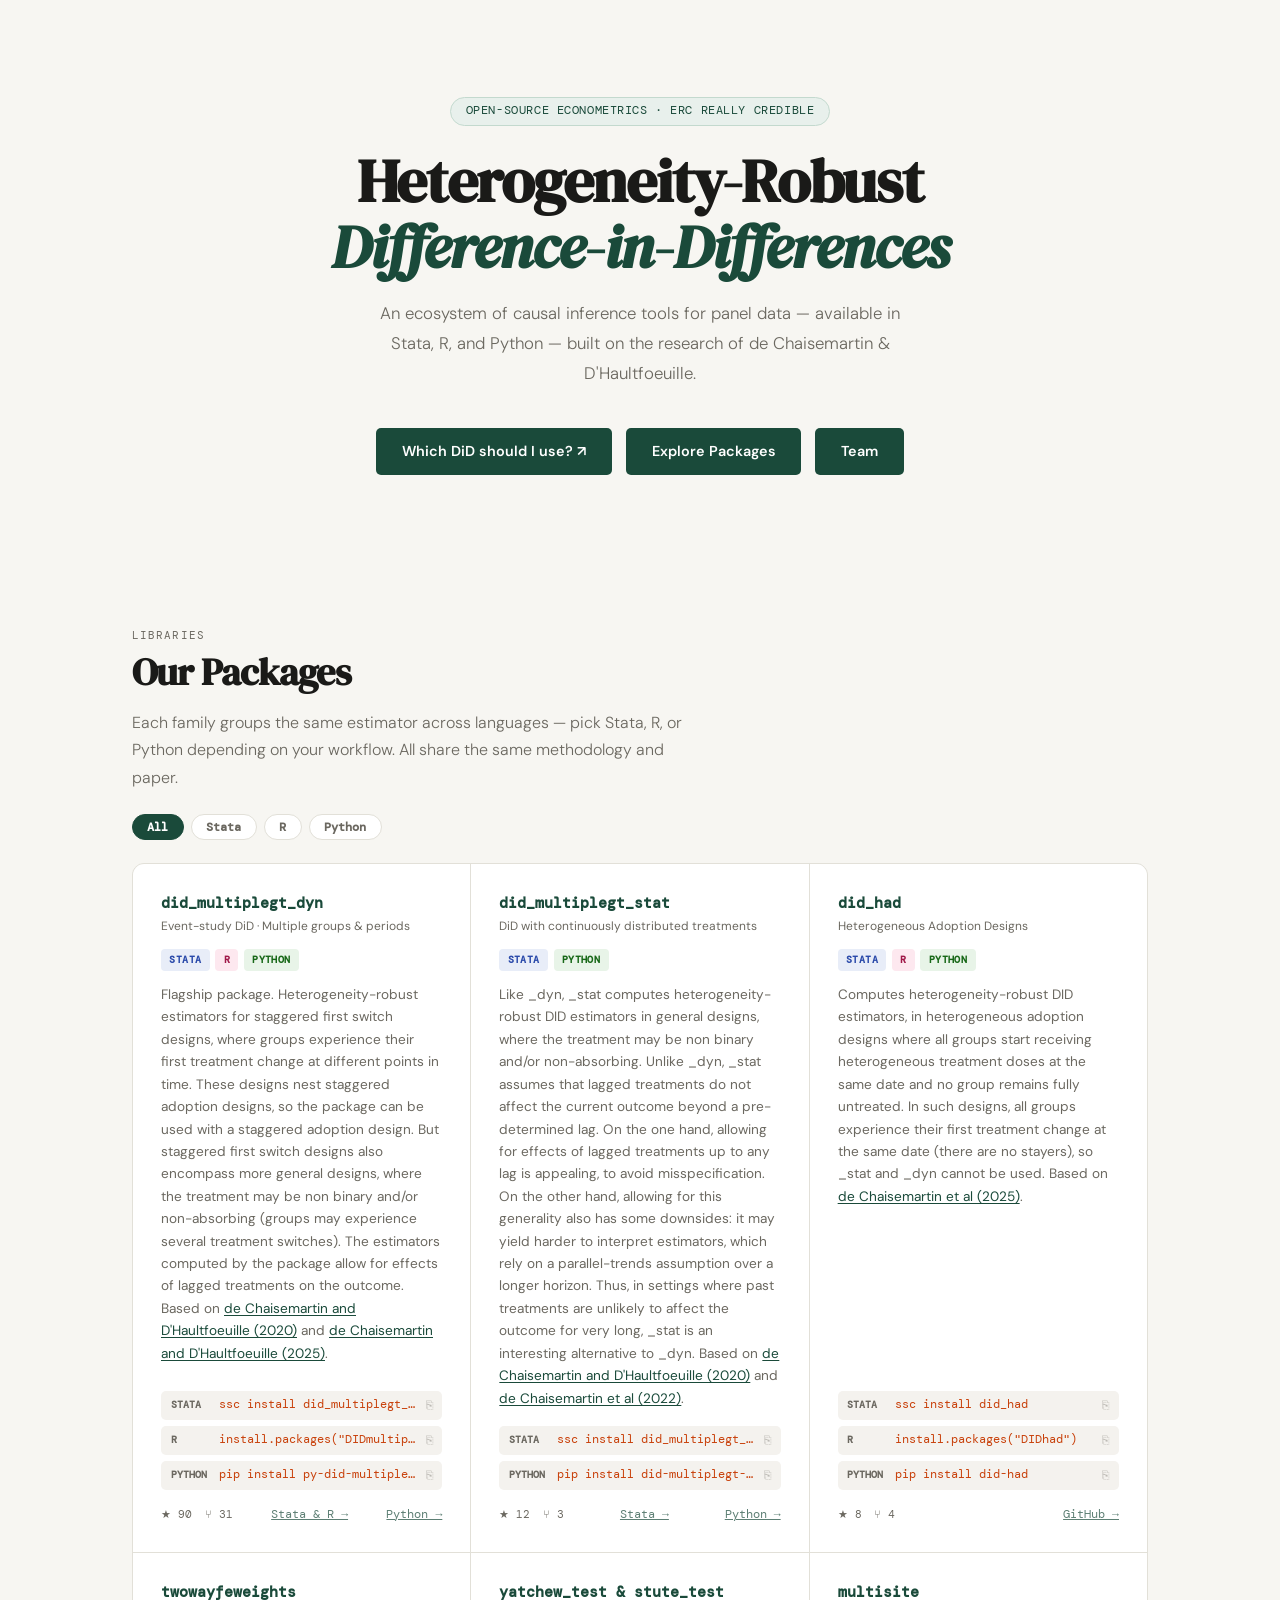
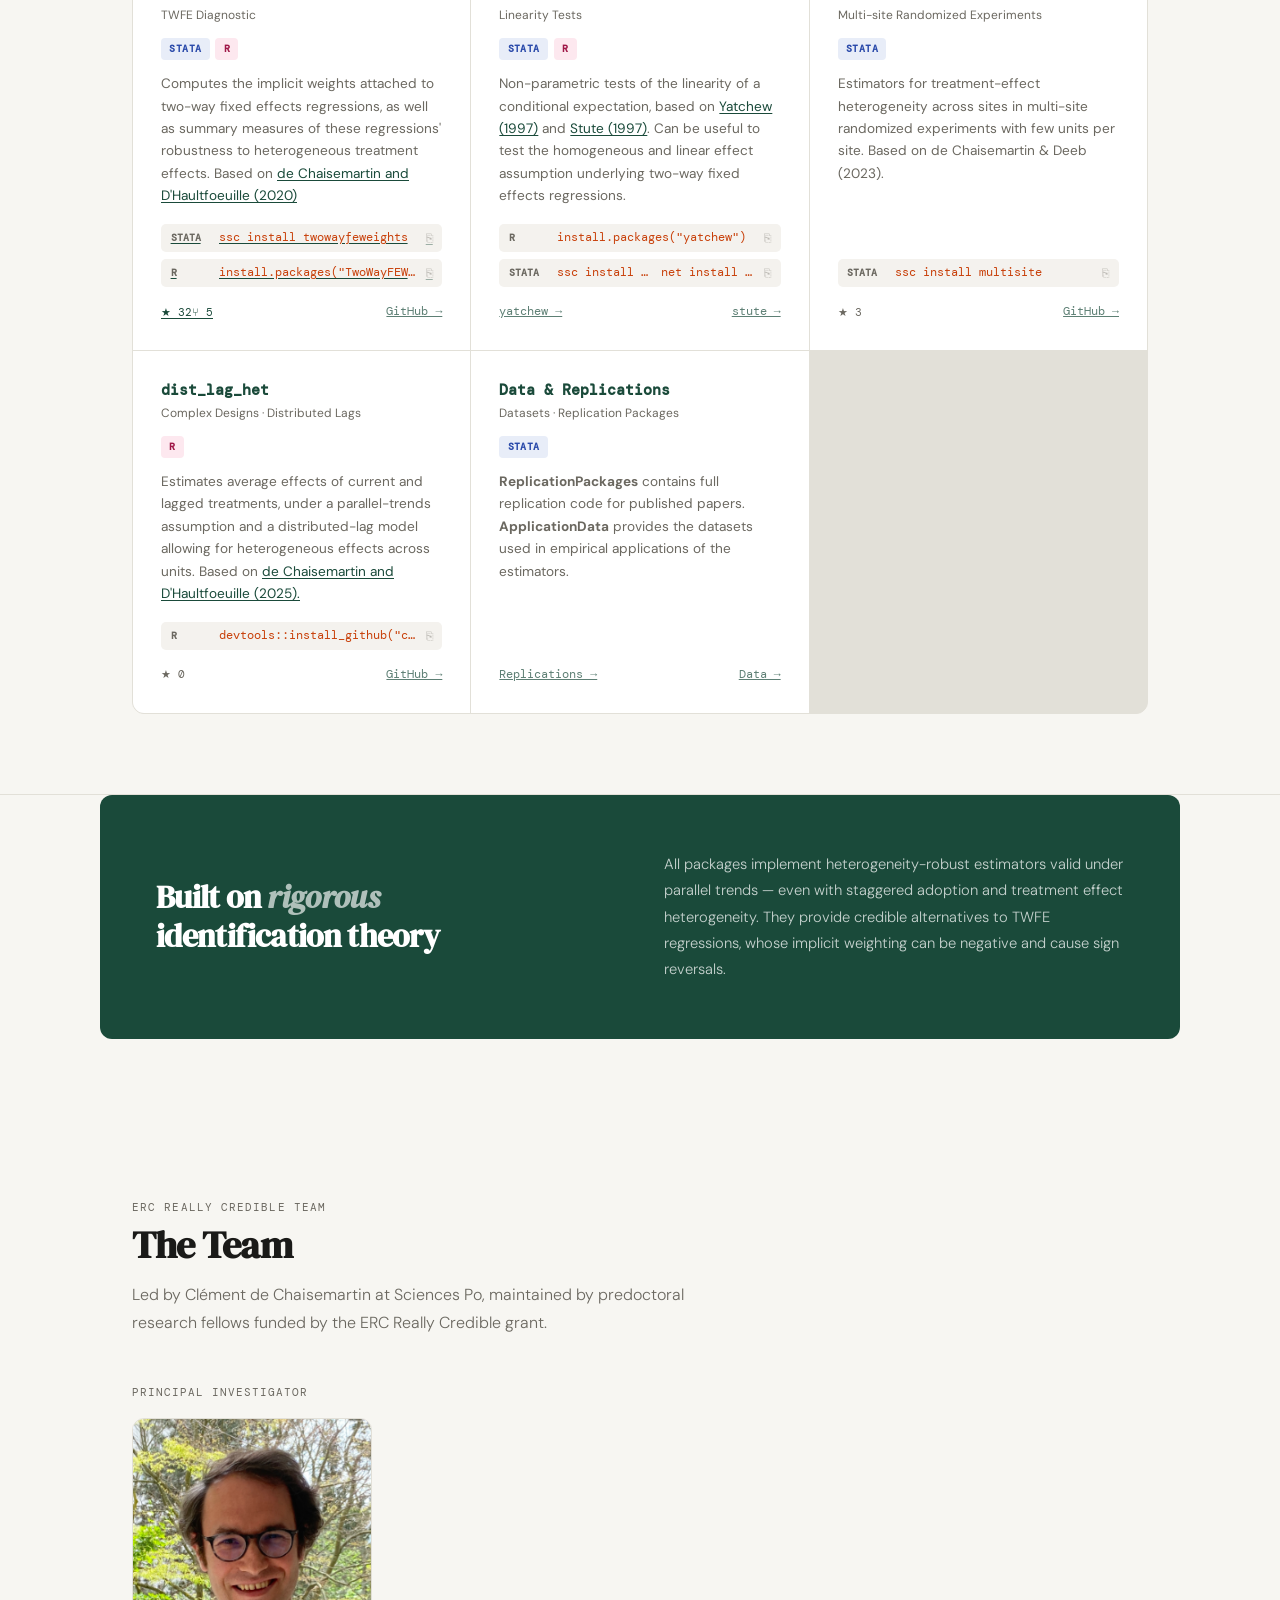
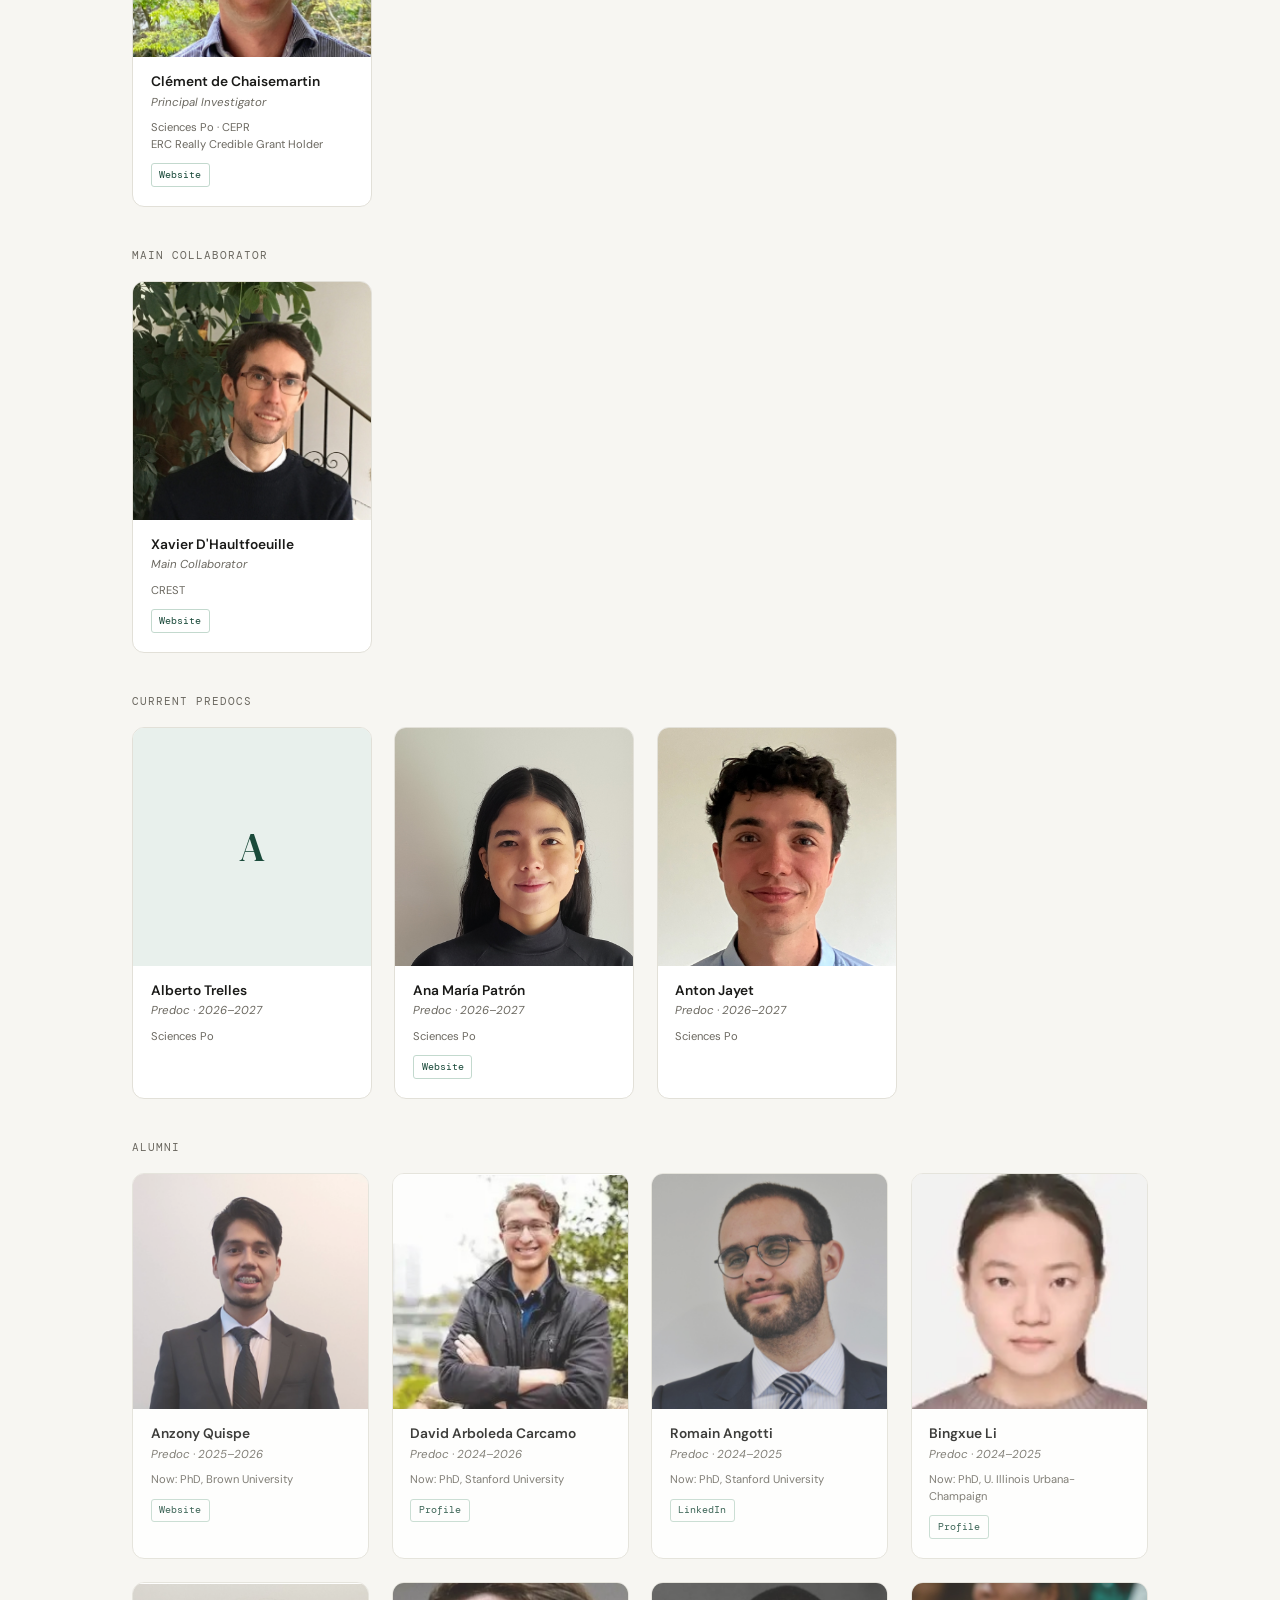
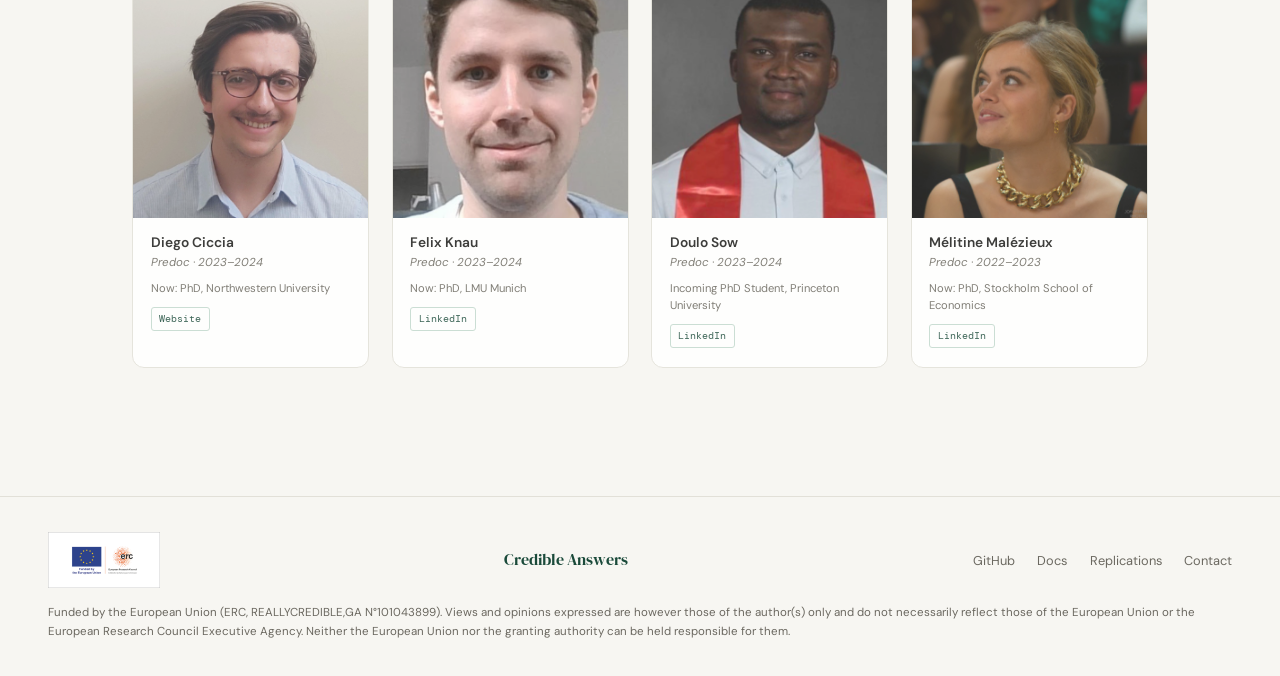
==== index.html @ 037bb8ff "Update index.html" ====
<!DOCTYPE html>
<html lang="en">
<head>
<meta charset="UTF-8"/>
<meta name="viewport" content="width=device-width, initial-scale=1.0"/>
<title>Credible Answers — Heterogeneity-Robust DiD Ecosystem</title>
<link rel="preconnect" href="https://fonts.googleapis.com"/>
<link href="https://fonts.googleapis.com/css2?family=DM+Serif+Display:ital@0;1&family=DM+Mono:wght@400;500&family=DM+Sans:opsz,wght@9..40,300;9..40,400;9..40,500;9..40,600&display=swap" rel="stylesheet"/>
<style>
:root{
  --bg:#f7f6f2;--surface:#fff;--border:#e2e0d8;
  --text:#1a1a18;--muted:#6b6860;
  --accent:#1a4a3a;--accent-light:#e8f0ec;--accent-border:#c3d9ce;
  --accent2:#c8400a;
  --serif:'DM Serif Display',serif;
  --mono:'DM Mono',monospace;
  --sans:'DM Sans',sans-serif;
}
*{box-sizing:border-box;margin:0;padding:0}
html{scroll-behavior:smooth}
body{font-family:var(--sans);background:var(--bg);color:var(--text);font-size:16px;line-height:1.6;-webkit-font-smoothing:antialiased}

/* NAV */
nav{position:sticky;top:0;z-index:200;background:rgba(247,246,242,.93);backdrop-filter:blur(14px);border-bottom:1px solid var(--border);display:flex;align-items:center;justify-content:space-between;padding:0 3rem;height:62px}
.nav-logo{font-family:var(--serif);font-size:1.2rem;color:var(--accent);text-decoration:none}
.nav-links{display:flex;gap:1.6rem;list-style:none;align-items:center}
.nav-links a{text-decoration:none;color:var(--muted);font-size:.875rem;font-weight:500;transition:color .2s}
.nav-links a:hover{color:var(--text)}
.nav-toggle{display:none;border:1px solid var(--accent-border);background:var(--accent-light);color:var(--accent);border-radius:4px;padding:.36rem .65rem;font-family:var(--sans);font-size:.78rem;font-weight:600;cursor:pointer}
.nav-toggle:hover{background:#dce9e2}
.btn-nav{background:var(--accent);color:#fff!important;padding:.38rem .95rem;border-radius:4px;font-size:.8rem!important;font-weight:600!important}
.btn-nav:hover{opacity:.85}
.btn-nav-secondary{color:var(--accent)!important;border:1px solid var(--accent-border);background:var(--accent-light);padding:.34rem .85rem;border-radius:4px;font-size:.8rem!important;font-weight:600!important;white-space:nowrap}
.btn-nav-secondary:hover{background:#dce9e2;color:var(--accent)!important}

/* HERO */
.hero{max-width:860px;margin:0 auto;padding:6rem 2rem 4.5rem;text-align:center;animation:fadeUp .7s ease both}
.eyebrow{display:inline-block;font-family:var(--mono);font-size:.72rem;color:var(--accent);background:var(--accent-light);border:1px solid var(--accent-border);border-radius:100px;padding:.28rem .9rem;margin-bottom:1.4rem;letter-spacing:.05em;text-transform:uppercase}
.hero h1{font-family:var(--serif);font-size:clamp(2.4rem,5vw,3.8rem);line-height:1.08;letter-spacing:-.02em;margin-bottom:1.2rem}
.hero h1 em{font-style:italic;color:var(--accent)}
.hero p{font-size:1.05rem;color:var(--muted);max-width:560px;margin:0 auto 2.5rem;font-weight:300;line-height:1.78}
.hero-actions{display:flex;gap:.9rem;justify-content:center;flex-wrap:wrap}
.btn-primary{background:var(--accent);color:#fff;padding:.72rem 1.6rem;border-radius:5px;text-decoration:none;font-weight:600;font-size:.9rem;transition:opacity .2s,transform .15s}
.btn-primary:hover{opacity:.88;transform:translateY(-1px)}
.btn-secondary{background:transparent;color:var(--text);padding:.72rem 1.6rem;border-radius:5px;border:1px solid var(--border);text-decoration:none;font-weight:500;font-size:.9rem;transition:border-color .2s,background .2s}
.btn-secondary:hover{border-color:var(--text);background:#fff}
.pkg-filter{display:flex;gap:.45rem;flex-wrap:wrap;margin:-1.6rem 0 1.4rem}
.pkg-filter button{font-family:var(--mono);font-size:.72rem;font-weight:600;color:var(--muted);background:var(--surface);border:1px solid var(--border);border-radius:100px;padding:.3rem .9rem;cursor:pointer;transition:all .15s}
.pkg-filter button:hover{border-color:var(--accent);color:var(--accent)}
.pkg-filter button.active{background:var(--accent);border-color:var(--accent);color:#fff}

/* SECTIONS */
section{max-width:1080px;margin:0 auto;padding:5rem 2rem}
.sec-label{font-family:var(--mono);font-size:.68rem;letter-spacing:.1em;text-transform:uppercase;color:var(--muted);margin-bottom:.4rem}
.sec-title{font-family:var(--serif);font-size:clamp(1.7rem,3vw,2.4rem);letter-spacing:-.02em;margin-bottom:.9rem;line-height:1.15}
.sec-sub{color:var(--muted);max-width:580px;font-weight:300;line-height:1.72;margin-bottom:3rem}
hr.divider{border:none;border-top:1px solid var(--border);margin:0}

/* PACKAGES GRID — one card per family */
.pkg-grid{display:grid;grid-template-columns:repeat(auto-fill,minmax(320px,1fr));gap:1px;background:var(--border);border:1px solid var(--border);border-radius:12px;overflow:hidden}

.pkg-card{background:var(--surface);padding:1.75rem;display:flex;flex-direction:column;gap:.8rem;text-decoration:none;color:inherit;transition:background .2s;position:relative}
.pkg-card:hover{background:#fafaf8}

.pkg-name{font-family:var(--mono);font-size:.92rem;font-weight:600;color:var(--accent);margin-bottom:.1rem}

/* Language pills row */
.lang-row{display:flex;gap:.35rem;flex-wrap:wrap;align-items:center}
.lang-pill{font-family:var(--mono);font-size:.62rem;font-weight:700;letter-spacing:.04em;padding:.2rem .52rem;border-radius:4px;text-transform:uppercase;display:flex;align-items:center;gap:.3rem}
.lang-pill.stata{background:#e8edf8;color:#2a4aaa}
.lang-pill.r    {background:#fde8ef;color:#a01848}
.lang-pill.py   {background:#e8f4e8;color:#186818}
.lang-pill.cpp  {background:#f0e8f8;color:#6018a0}

/* Install snippets inside card */
.install-snippets{display:flex;flex-direction:column;gap:.4rem;margin-top:.2rem}
.snippet{display:flex;align-items:center;gap:.5rem;background:#f4f2ee;border-radius:5px;padding:.32rem .6rem;overflow:hidden}
.snippet-lang{font-family:var(--mono);font-size:.62rem;color:var(--muted);font-weight:600;min-width:40px;text-transform:uppercase;flex-shrink:0}
.snippet-cmd{font-family:var(--mono);font-size:.72rem;color:var(--accent2);flex:1;white-space:nowrap;overflow:hidden;text-overflow:ellipsis}
.snippet-copy{cursor:pointer;opacity:.4;font-size:.72rem;border:none;background:none;color:var(--muted);padding:0;transition:opacity .2s;flex-shrink:0}
.snippet-copy:hover{opacity:1}
.snippet:hover .snippet-cmd{overflow:visible;white-space:normal;word-break:break-all}

.pkg-desc{font-size:.85rem;color:var(--muted);line-height:1.65;flex:1}

.pkg-footer{display:flex;gap:.8rem;align-items:center;font-family:var(--mono);font-size:.7rem;color:var(--muted);margin-top:.2rem}
.pkg-gh-link{margin-left:auto;font-family:var(--mono);font-size:.72rem;color:var(--accent);opacity:.7;transition:opacity .2s}
.pkg-card:hover .pkg-gh-link{opacity:1}

/* MISSION */
.mission{background:var(--accent);color:#fff;border-radius:12px;padding:3.5rem;max-width:1080px;margin:0 auto 5rem;display:grid;grid-template-columns:1fr 1fr;gap:3rem;align-items:center}
.mission h2{font-family:var(--serif);font-size:2rem;line-height:1.2;letter-spacing:-.02em}
.mission h2 em{font-style:italic;opacity:.65}
.mission p{font-size:.92rem;opacity:.75;line-height:1.8;font-weight:300}

/* TEAM */
.team-sub-label{font-size:.7rem;font-family:var(--mono);letter-spacing:.09em;text-transform:uppercase;color:var(--muted);margin-bottom:1rem}
.team-grid{display:grid;grid-template-columns:repeat(auto-fill,minmax(190px,1fr));gap:1.4rem;margin-bottom:3rem}
.team-row{display:flex;flex-wrap:wrap;gap:1.4rem;margin-bottom:2.5rem}
.team-row .team-card{flex:0 0 240px;max-width:240px}
@media(max-width:720px){.team-row .team-card{flex:1 1 100%;max-width:none}}
.team-card{background:var(--surface);border:1px solid var(--border);border-radius:12px;overflow:hidden;transition:border-color .2s,transform .2s;cursor:default}
.team-card:hover{border-color:#aaa;transform:translateY(-3px)}
.team-photo{width:100%;aspect-ratio:1/1;object-fit:cover;object-position:top center;display:block;background:#f0eeea}
.team-placeholder{width:100%;aspect-ratio:1/1;display:flex;align-items:center;justify-content:center;background:var(--accent-light);font-family:var(--serif);font-size:2.5rem;color:var(--accent)}
.team-placeholder.alumni{background:#f0eeea;color:#aaa}
.team-body{padding:1rem 1.1rem 1.2rem}
.team-name{font-weight:600;font-size:.86rem;margin-bottom:.15rem;line-height:1.3}
.team-role{font-size:.72rem;color:var(--muted);font-style:italic;margin-bottom:.45rem}
.team-affil{font-size:.7rem;color:var(--muted);line-height:1.5;margin-bottom:.65rem}
.team-links{display:flex;gap:.38rem;flex-wrap:wrap}
.team-link{font-family:var(--mono);font-size:.63rem;color:var(--accent);text-decoration:none;border:1px solid var(--accent-border);padding:.18rem .48rem;border-radius:3px;transition:background .15s}
.team-link:hover{background:var(--accent-light)}

/* ANIMATIONS */
@keyframes fadeUp{from{opacity:0;transform:translateY(18px)}to{opacity:1;transform:translateY(0)}}
.fade-in{opacity:1;transform:none}
@media(max-width:720px){
  nav{padding:.6rem 1.2rem;height:auto;min-height:62px;flex-wrap:wrap}
  .nav-toggle{display:block}
  .nav-links{display:none;flex:1 0 100%;flex-direction:column;align-items:stretch;gap:.25rem;padding:.65rem 0 .25rem}
  .nav-links.open{display:flex}
  .nav-links li{width:100%}
  .nav-links a{display:block;width:100%;padding:.45rem .65rem;border-radius:4px}
  .nav-links a:not(.btn-nav):not(.btn-nav-secondary):hover{background:var(--surface)}
  .btn-nav,.btn-nav-secondary{text-align:center}
  .mission{grid-template-columns:1fr;padding:2rem;margin:0 1rem 3rem}
  .team-grid{grid-template-columns:repeat(auto-fill,minmax(150px,1fr))}
}
@media(max-width:900px){
  .nav-links{gap:.55rem}
}
@media(max-width:480px){
  nav{padding:.6rem .75rem}
  .nav-logo{font-size:1rem}
  .nav-links a{font-size:.72rem}
  .btn-nav,.btn-nav-secondary{font-size:.68rem!important;padding:.3rem .55rem}
}
</style>
</head>
<body>

<!-- HERO -->
<div class="hero">
  <span class="eyebrow">Open-Source Econometrics · ERC Really Credible</span>
  <h1>Heterogeneity-Robust<br/><em>Difference-in-Differences</em></h1>
  <p>An ecosystem of causal inference tools for panel data — available in Stata, R, and Python — built on the research of de&nbsp;Chaisemartin &amp; D'Haultfoeuille.</p>
  <div class="hero-actions">
    <a class="btn-primary" href="https://credible-answers.github.io/Which-Difference-in-Differences-estimator-should-I-use/" target="_blank">Which DiD should I use? ↗</a>
    <a class="btn-primary" href="#packages">Explore Packages</a>
    <a class="btn-primary" href="#team">Team</a>
  </div>
</div>

<!-- PACKAGES -->
<section id="packages" class="fade-in">
  <p class="sec-label">Libraries</p>
  <h2 class="sec-title">Our Packages</h2>
  <p class="sec-sub">Each family groups the same estimator across languages — pick Stata, R, or Python depending on your workflow. All share the same methodology and paper.</p>

  <div class="pkg-filter" role="group" aria-label="Filter packages by language">
    <button type="button" data-filter="all" class="active">All</button>
    <button type="button" data-filter="stata">Stata</button>
    <button type="button" data-filter="r">R</button>
    <button type="button" data-filter="py">Python</button>
  </div>

  <div class="pkg-grid">

    <!-- 1. did_multiplegt_dyn -->
    <div class="pkg-card">
      <div>
        <div class="pkg-name">did_multiplegt_dyn</div>
        <div style="font-size:.75rem;color:var(--muted);margin-top:.1rem">Event-study DiD · Multiple groups &amp; periods</div>
      </div>
      <div class="lang-row">
        <span class="lang-pill stata">Stata</span>
        <span class="lang-pill r">R</span>
        <span class="lang-pill py">Python</span>
      </div>
      <p class="pkg-desc">Flagship package. Heterogeneity-robust estimators for staggered first switch designs, where groups experience their first treatment change at different points in time. These designs nest staggered adoption designs, so the package can be used with a staggered adoption design. But staggered first switch designs also encompass more general designs, where the treatment may be non binary and/or non-absorbing (groups may experience several treatment switches). The estimators computed by the package allow for effects of lagged treatments on the outcome. Based on <a href="https://www.aeaweb.org/articles?id=10.1257/aer.20181169" target="_blank" style="color:var(--accent);text-decoration:underline;text-underline-offset:2px">de Chaisemartin and D'Haultfoeuille (2020)</a> and <a href="https://direct.mit.edu/rest/article-abstract/doi/10.1162/rest_a_01414/119488/Difference-in-Differences-Estimators-of?redirectedFrom=fulltext" target="_blank" style="color:var(--accent);text-decoration:underline;text-underline-offset:2px">de Chaisemartin and D'Haultfoeuille (2025)</a>.</p>
      <div class="install-snippets">
        <div class="snippet">
          <span class="snippet-lang">Stata</span>
          <span class="snippet-cmd">ssc install did_multiplegt_dyn</span>
          <button class="snippet-copy" onclick="copy(this,'ssc install did_multiplegt_dyn')">⎘</button>
        </div>
        <div class="snippet">
          <span class="snippet-lang">R</span>
          <span class="snippet-cmd">install.packages("DIDmultiplegtDYN")</span>
          <button class="snippet-copy" onclick="copy(this,'install.packages(\"DIDmultiplegtDYN\")')">⎘</button>
        </div>
        <div class="snippet">
          <span class="snippet-lang">Python</span>
          <span class="snippet-cmd">pip install py-did-multiplegt-dyn</span>
          <button class="snippet-copy" onclick="copy(this,'pip install py-did-multiplegt-dyn')">⎘</button>
        </div>
      </div>
      <div class="pkg-footer" data-github-repo="Credible-Answers/did_multiplegt_dyn">
        <span data-github-metric="stars">★ 90</span><span data-github-metric="forks">⑂ 31</span>
        <a class="pkg-gh-link" href="https://github.com/Credible-Answers/did_multiplegt_dyn" target="_blank" style="margin-left:auto">Stata &amp; R →</a>
        <a class="pkg-gh-link" href="https://github.com/Credible-Answers/py_did_multiplegt_dyn" target="_blank">Python →</a>
      </div>
    </div>

    <!-- 2. did_multiplegt_stat -->
    <div class="pkg-card">
      <div>
        <div class="pkg-name">did_multiplegt_stat</div>
        <div style="font-size:.75rem;color:var(--muted);margin-top:.1rem">DiD with continuously distributed treatments</div>
      </div>
      <div class="lang-row">
        <span class="lang-pill stata">Stata</span>
        <span class="lang-pill py">Python</span>
      </div>
      <p class="pkg-desc">Like _dyn, _stat computes heterogeneity-robust DID estimators in general designs, where the treatment may be non binary and/or non-absorbing. Unlike _dyn, _stat assumes that lagged treatments do not affect the current outcome beyond a pre-determined lag. On the one hand, allowing for effects of lagged treatments up to any lag is appealing, to avoid misspecification. On the other hand, allowing for this generality also has some downsides: it may yield harder to interpret estimators, which rely on a parallel-trends assumption over a longer horizon. Thus, in settings where past treatments are unlikely to affect the outcome for very long, _stat is an interesting alternative to _dyn. Based on <a href="https://www.aeaweb.org/articles?id=10.1257/aer.20181169" target="_blank" style="color:var(--accent);text-decoration:underline;text-underline-offset:2px">de Chaisemartin and D'Haultfoeuille (2020)</a> and <a href="https://papers.ssrn.com/sol3/papers.cfm?abstract_id=4011782" target="_blank" style="color:var(--accent);text-decoration:underline;text-underline-offset:2px">de Chaisemartin et al (2022)</a>.</p>
      <div class="install-snippets">
        <div class="snippet">
          <span class="snippet-lang">Stata</span>
          <span class="snippet-cmd">ssc install did_multiplegt_stat</span>
          <button class="snippet-copy" onclick="copy(this,'ssc install did_multiplegt_stat')">⎘</button>
        </div>
        <div class="snippet">
          <span class="snippet-lang">Python</span>
          <span class="snippet-cmd">pip install did-multiplegt-stat</span>
          <button class="snippet-copy" onclick="copy(this,'pip install did-multiplegt-stat')">⎘</button>
        </div>
      </div>
      <div class="pkg-footer" data-github-repo="Credible-Answers/did_multiplegt_stat">
        <span data-github-metric="stars">★ 12</span><span data-github-metric="forks">⑂ 3</span>
        <a class="pkg-gh-link" href="https://github.com/Credible-Answers/did_multiplegt_stat" target="_blank">Stata →</a>
        <a class="pkg-gh-link" href="https://pypi.org/project/did-multiplegt-stat/" target="_blank">Python →</a>
      </div>
    </div>

    <!-- 3. did_had -->
    <div class="pkg-card">
      <div>
        <div class="pkg-name">did_had</div>
        <div style="font-size:.75rem;color:var(--muted);margin-top:.1rem">Heterogeneous Adoption Designs</div>
      </div>
      <div class="lang-row">
        <span class="lang-pill stata">Stata</span>
        <span class="lang-pill r">R</span>
        <span class="lang-pill py">Python</span>
      </div>
      <p class="pkg-desc">Computes heterogeneity-robust DID estimators, in heterogeneous adoption designs where all groups start receiving heterogeneous treatment doses at the same date and no group remains fully untreated. In such designs, all groups experience their first treatment change at the same date (there are no stayers), so _stat and _dyn cannot be used. Based on <a href="https://papers.ssrn.com/sol3/papers.cfm?abstract_id=4284811" target="_blank" style="color:var(--accent);text-decoration:underline;text-underline-offset:2px">de Chaisemartin et al (2025)</a>.</p>
      <div class="install-snippets">
        <div class="snippet">
          <span class="snippet-lang">Stata</span>
          <span class="snippet-cmd">ssc install did_had</span>
          <button class="snippet-copy" onclick="copy(this,'ssc install did_had')">⎘</button>
        </div>
        <div class="snippet">
          <span class="snippet-lang">R</span>
          <span class="snippet-cmd">install.packages("DIDhad")</span>
          <button class="snippet-copy" onclick="copy(this,'install.packages(\"DIDhad\")')">⎘</button>
        </div>
        <div class="snippet">
          <span class="snippet-lang">Python</span>
          <span class="snippet-cmd">pip install did-had</span>
          <button class="snippet-copy" onclick="copy(this,'pip install did-had')">⎘</button>
        </div>
      </div>
      <div class="pkg-footer" data-github-repo="Credible-Answers/did_had">
        <span data-github-metric="stars">★ 8</span><span data-github-metric="forks">⑂ 4</span>
        <a class="pkg-gh-link" href="https://github.com/Credible-Answers/did_had" target="_blank">GitHub →</a>
      </div>
    </div>

    <!-- 4. twowayfeweights -->
    <div class="pkg-card">
      <div>
        <div class="pkg-name">twowayfeweights</div>
        <div style="font-size:.75rem;color:var(--muted);margin-top:.1rem">TWFE Diagnostic</div>
      </div>
      <div class="lang-row">
        <span class="lang-pill stata">Stata</span>
        <span class="lang-pill r">R</span>
      </div>
      <p class="pkg-desc">Computes the implicit weights attached to two-way fixed effects regressions, as well as summary measures of these regressions' robustness to heterogeneous treatment effects. Based on <a href="https://www.aeaweb.org/articles?id=10.1257/aer.20181169" target="_blank" style="color:var(--accent);text-decoration:underline;text-underline-offset:2px">de Chaisemartin and D'Haultfoeuille (2020)</p>
      <div class="install-snippets">
        <div class="snippet">
          <span class="snippet-lang">Stata</span>
          <span class="snippet-cmd">ssc install twowayfeweights</span>
          <button class="snippet-copy" onclick="copy(this,'ssc install twowayfeweights')">⎘</button>
        </div>
        <div class="snippet">
          <span class="snippet-lang">R</span>
          <span class="snippet-cmd">install.packages("TwoWayFEWeights")</span>
          <button class="snippet-copy" onclick="copy(this,'install.packages(\"TwoWayFEWeights\")')">⎘</button>
        </div>
      </div>
      <div class="pkg-footer" data-github-repo="Credible-Answers/twowayfeweights">
        <span data-github-metric="stars">★ 32</span><span data-github-metric="forks">⑂ 5</span>
        <a class="pkg-gh-link" href="https://github.com/Credible-Answers/twowayfeweights" target="_blank">GitHub →</a>
      </div>
    </div>

    <!-- 5. Linearity tests -->
    <div class="pkg-card">
      <div>
        <div class="pkg-name">yatchew_test &amp; stute_test</div>
        <div style="font-size:.75rem;color:var(--muted);margin-top:.1rem">Linearity Tests</div>
      </div>
      <div class="lang-row">
        <span class="lang-pill stata">Stata</span>
        <span class="lang-pill r">R</span>
      </div>
      <p class="pkg-desc">Non-parametric tests of the linearity of a conditional expectation, based on <a href="https://www.sciencedirect.com/science/article/abs/pii/S0165176597002188" target="_blank" style="color:var(--accent);text-decoration:underline;text-underline-offset:2px">Yatchew (1997)</a> and <a href="https://www.jstor.org/stable/2242560" target="_blank" style="color:var(--accent);text-decoration:underline;text-underline-offset:2px">Stute (1997)</a>. Can be useful to test the homogeneous and linear effect assumption underlying two-way fixed effects regressions.</p>
      <div class="install-snippets">
        <div class="snippet">
          <span class="snippet-lang">R</span>
          <span class="snippet-cmd">install.packages("yatchew")</span>
          <button class="snippet-copy" onclick="copy(this,'install.packages(\"YatchewTest\")')">⎘</button>
        </div>
        <div class="snippet">
          <span class="snippet-lang">Stata</span>
          <span class="snippet-cmd" style="display:block">ssc install yatchew_test, replace</span>
          <span class="snippet-cmd" style="display:block">net install stute_test, from("https://raw.githubusercontent.com/chaisemartinPackages/stute_test/main/Stata/dist/git") replace</span>
          <button class="snippet-copy" onclick="copy(this, 'ssc install yatchew_test, replace\nnet install stute_test, from(\'https://raw.githubusercontent.com/chaisemartinPackages/stute_test/main/Stata/dist/git\') replace')">⎘</button>
        </div>
      </div>
      <div class="pkg-footer">
        <a class="pkg-gh-link" href="https://github.com/Credible-Answers/yatchew_test" target="_blank" style="margin-left:0">yatchew →</a>
        <a class="pkg-gh-link" href="https://github.com/Credible-Answers/stute_test" target="_blank">stute →</a>
      </div>
    </div>

    <!-- 6. multisite -->
    <div class="pkg-card">
      <div>
        <div class="pkg-name">multisite</div>
        <div style="font-size:.75rem;color:var(--muted);margin-top:.1rem">Multi-site Randomized Experiments</div>
      </div>
      <div class="lang-row">
        <span class="lang-pill stata">Stata</span>
      </div>
      <p class="pkg-desc">Estimators for treatment-effect heterogeneity across sites in multi-site randomized experiments with few units per site. Based on de Chaisemartin &amp; Deeb (2023).</p>
      <div class="install-snippets">
        <div class="snippet">
          <span class="snippet-lang">Stata</span>
          <span class="snippet-cmd">ssc install multisite</span>
          <button class="snippet-copy" onclick="copy(this,'ssc install multisite')">⎘</button>
        </div>
      </div>
      <div class="pkg-footer" data-github-repo="Credible-Answers/multisite">
        <span data-github-metric="stars">★ 3</span>
        <a class="pkg-gh-link" href="https://github.com/Credible-Answers/multisite" target="_blank">GitHub →</a>
      </div>
    </div>

    <!-- 7. dist_lag_het -->
    <div class="pkg-card">
      <div>
        <div class="pkg-name">dist_lag_het</div>
        <div style="font-size:.75rem;color:var(--muted);margin-top:.1rem">Complex Designs · Distributed Lags</div>
      </div>
      <div class="lang-row">
        <span class="lang-pill r">R</span>
      </div>
      <p class="pkg-desc">Estimates average effects of current and lagged treatments, under a parallel-trends assumption and a distributed-lag model allowing for heterogeneous effects across units. Based on <a href="https://arxiv.org/abs/2508.07808" target="_blank" style="color:var(--accent);text-decoration:underline;text-underline-offset:2px">de Chaisemartin and D'Haultfoeuille (2025).</a></p>
      <div class="install-snippets">
        <div class="snippet">
          <span class="snippet-lang">R</span>
          <span class="snippet-cmd">devtools::install_github("chaisemartinpackages/dist_lag_het")</span>
          <button class="snippet-copy" onclick="copy(this,'devtools::install_github('chaisemartinpackages/dist_lag_het')')">⎘</button>
        </div>
      </div>
      <div class="pkg-footer" data-github-repo="Credible-Answers/dist_lag_het">
        <span data-github-metric="stars">★ 0</span>
        <a class="pkg-gh-link" href="https://github.com/Credible-Answers/dist_lag_het" target="_blank">GitHub →</a>
      </div>
    </div>

    <!-- 8. Data & Replications -->
    <div class="pkg-card">
      <div>
        <div class="pkg-name">Data &amp; Replications</div>
        <div style="font-size:.75rem;color:var(--muted);margin-top:.1rem">Datasets · Replication Packages</div>
      </div>
      <div class="lang-row">
        <span class="lang-pill stata">Stata</span>
      </div>
      <p class="pkg-desc"><strong>ReplicationPackages</strong> contains full replication code for published papers. <strong>ApplicationData</strong> provides the datasets used in empirical applications of the estimators.</p>
      <div class="pkg-footer">
        <a class="pkg-gh-link" href="https://github.com/Credible-Answers/ReplicationPackages" target="_blank" style="margin-left:0">Replications →</a>
        <a class="pkg-gh-link" href="https://github.com/Credible-Answers/ApplicationData" target="_blank">Data →</a>
      </div>
    </div>

  </div>
</section>

<hr class="divider"/>

<!-- MISSION -->
<div class="mission fade-in">
  <div><h2>Built on <em>rigorous</em><br/>identification theory</h2></div>
  <div><p>All packages implement heterogeneity-robust estimators valid under parallel trends — even with staggered adoption and treatment effect heterogeneity. They provide credible alternatives to TWFE regressions, whose implicit weighting can be negative and cause sign reversals.</p></div>
</div>

<!-- TEAM -->
<section id="team" class="fade-in">
  <p class="sec-label">ERC Really Credible Team</p>
  <h2 class="sec-title">The Team</h2>
  <p class="sec-sub">Led by Clément de Chaisemartin at Sciences Po, maintained by predoctoral research fellows funded by the ERC Really Credible grant.</p>

  <p class="team-sub-label">Principal Investigator</p>
  <div class="team-row">
    <div class="team-card">
      <img class="team-photo" src="figures/Clément.png" alt="Clément de Chaisemartin"
        onerror="this.style.display='none';this.nextElementSibling.style.display='flex'"/>
      <div class="team-placeholder" style="display:none">C</div>
      <div class="team-body">
        <div class="team-name">Clément de Chaisemartin</div>
        <div class="team-role">Principal Investigator</div>
        <div class="team-affil">Sciences Po · CEPR<br/>ERC Really Credible Grant Holder</div>
        <div class="team-links">
          <a class="team-link" href="https://sites.google.com/site/clementdechaisemartin/" target="_blank">Website</a>
        </div>
      </div>
    </div>
  </div>

  <p class="team-sub-label">Main Collaborator</p>
  <div class="team-row">
    <div class="team-card">
      <img class="team-photo" src="figures/photo-X-scaled (1).jpg" alt="Xavier D'Haultfoeuille"
        onerror="this.style.display='none';this.nextElementSibling.style.display='flex'"/>
      <div class="team-placeholder" style="display:none">X</div>
      <div class="team-body">
        <div class="team-name">Xavier D'Haultfoeuille</div>
        <div class="team-role">Main Collaborator</div>
        <div class="team-affil">CREST</div>
        <div class="team-links">
          <a class="team-link" href="https://faculty.crest.fr/xdhaultfoeuille/" target="_blank">Website</a>
        </div>
      </div>
    </div>
  </div>

  <p class="team-sub-label">Current Predocs</p>
  <div class="team-row">
    <div class="team-card">
      <img class="team-photo" src="figures/alberto.png" alt="Alberto Trelles"
        onerror="this.style.display='none';this.nextElementSibling.style.display='flex'"/>
      <div class="team-placeholder" style="display:none">A</div>
      <div class="team-body">
        <div class="team-name">Alberto Trelles</div>
        <div class="team-role">Predoc · 2026–2027</div>
        <div class="team-affil">Sciences Po</div>
        <div class="team-links"></div>
      </div>
    </div>
    <div class="team-card">
      <img class="team-photo" src="figures/Ana.jpg" alt="Ana María Patrón"
        onerror="this.style.display='none';this.nextElementSibling.style.display='flex'"/>
      <div class="team-placeholder" style="display:none">A</div>
      <div class="team-body">
        <div class="team-name">Ana María Patrón</div>
        <div class="team-role">Predoc · 2026–2027</div>
        <div class="team-affil">Sciences Po</div>
        <div class="team-links"><a class="team-link" href="https://anamariapatron.github.io/" target="_blank">Website</a></div>
      </div>
    </div>
    <div class="team-card">
      <img class="team-photo" src="figures/Anton.JPG" alt="Anton Jayet"
        onerror="this.style.display='none';this.nextElementSibling.style.display='flex'"/>
      <div class="team-placeholder" style="display:none">A</div>
      <div class="team-body">
        <div class="team-name">Anton Jayet</div>
        <div class="team-role">Predoc · 2026–2027</div>
        <div class="team-affil">Sciences Po</div>
        <div class="team-links"></div>
      </div>
    </div>
  </div>

  <p class="team-sub-label">Alumni</p>
  <div class="team-grid">

    <div class="team-card" style="opacity:.84">
      <img class="team-photo" src="figures/anzony.png" alt="Anzony Quispe"
        onerror="this.style.display='none';this.nextElementSibling.style.display='flex'"/>
      <div class="team-placeholder alumni" style="display:none">A</div>
      <div class="team-body">
        <div class="team-name">Anzony Quispe</div>
        <div class="team-role">Predoc · 2025–2026</div>
        <div class="team-affil">Now: PhD, Brown University</div>
        <div class="team-links"><a class="team-link" href="https://anzonyquispe.github.io/scientific/science.html" target="_blank">Website</a></div>
      </div>
    </div>

    <div class="team-card" style="opacity:.84">
      <img class="team-photo" src="figures/David.png" alt="David Arboleda Carcamo"
        onerror="this.style.display='none';this.nextElementSibling.style.display='flex'"/>
      <div class="team-placeholder alumni" style="display:none">D</div>
      <div class="team-body">
        <div class="team-name">David Arboleda Carcamo</div>
        <div class="team-role">Predoc · 2024–2026</div>
        <div class="team-affil">Now: PhD, Stanford University</div>
        <div class="team-links"><a class="team-link" href="https://www.sciencespo.fr/department-economics/people/postdocs-and-research-fellows/" target="_blank">Profile</a></div>
      </div>
    </div>

    <div class="team-card" style="opacity:.84">
      <img class="team-photo" src="figures/romain.png" alt="Romain Angotti"
        onerror="this.style.display='none';this.nextElementSibling.style.display='flex'"/>
      <div class="team-placeholder alumni" style="display:none">R</div>
      <div class="team-body">
        <div class="team-name">Romain Angotti</div>
        <div class="team-role">Predoc · 2024–2025</div>
        <div class="team-affil">Now: PhD, Stanford University</div>
        <div class="team-links"><a class="team-link" href="https://www.linkedin.com/in/romain-angotti-53787817b/" target="_blank">LinkedIn</a></div>
      </div>
    </div>

    <div class="team-card" style="opacity:.84">
      <img class="team-photo" src="figures/Bingxue.png" alt="Bingxue Li"
        onerror="this.style.display='none';this.nextElementSibling.style.display='flex'"/>
      <div class="team-placeholder alumni" style="display:none">B</div>
      <div class="team-body">
        <div class="team-name">Bingxue Li</div>
        <div class="team-role">Predoc · 2024–2025</div>
        <div class="team-affil">Now: PhD, U. Illinois Urbana-Champaign</div>
        <div class="team-links"><a class="team-link" href="https://economics.illinois.edu/profile/bingxue5" target="_blank">Profile</a></div>
      </div>
    </div>

    <div class="team-card" style="opacity:.84">
      <img class="team-photo" src="figures/diego.png" alt="Diego Ciccia"
        onerror="this.style.display='none';this.nextElementSibling.style.display='flex'"/>
      <div class="team-placeholder alumni" style="display:none">D</div>
      <div class="team-body">
        <div class="team-name">Diego Ciccia</div>
        <div class="team-role">Predoc · 2023–2024</div>
        <div class="team-affil">Now: PhD, Northwestern University</div>
        <div class="team-links"><a class="team-link" href="https://diegociccia.github.io/index.html" target="_blank">Website</a></div>
      </div>
    </div>

    <div class="team-card" style="opacity:.84">
      <img class="team-photo" src="figures/felix.png" alt="Felix Knau"
        onerror="this.style.display='none';this.nextElementSibling.style.display='flex'"/>
      <div class="team-placeholder alumni" style="display:none">F</div>
      <div class="team-body">
        <div class="team-name">Felix Knau</div>
        <div class="team-role">Predoc · 2023–2024</div>
        <div class="team-affil">Now: PhD, LMU Munich</div>
        <div class="team-links"><a class="team-link" href="https://www.linkedin.com/in/felix-knau-51890726b/" target="_blank">LinkedIn</a></div>
      </div>
    </div>

    <div class="team-card" style="opacity:.84">
      <img class="team-photo" src="figures/doulo.png" alt="Doulo Sow"
        onerror="this.style.display='none';this.nextElementSibling.style.display='flex'"/>
      <div class="team-placeholder alumni" style="display:none">D</div>
      <div class="team-body">
        <div class="team-name">Doulo Sow</div>
        <div class="team-role">Predoc · 2023–2024</div>
        <div class="team-affil">Incoming PhD Student, Princeton University</div>
        <div class="team-links"><a class="team-link" href="https://www.linkedin.com/in/doulosow/" target="_blank">LinkedIn</a></div>
      </div>
    </div>

    <div class="team-card" style="opacity:.84">
      <img class="team-photo" src="figures/mélitine.png" alt="Mélitine Malézieux"
        onerror="this.style.display='none';this.nextElementSibling.style.display='flex'"/>
      <div class="team-placeholder alumni" style="display:none">M</div>
      <div class="team-body">
        <div class="team-name">Mélitine Malézieux</div>
        <div class="team-role">Predoc · 2022–2023</div>
        <div class="team-affil">Now: PhD, Stockholm School of Economics</div>
        <div class="team-links"><a class="team-link" href="https://www.linkedin.com/in/m%C3%A9litine-mal%C3%A9zieux-2831ba206/" target="_blank">LinkedIn</a></div>
      </div>
    </div>

  </div>
</section>

<!-- FOOTER -->
<footer style="border-top:1px solid var(--border);padding:2.2rem 3rem;display:flex;justify-content:space-between;align-items:center;flex-wrap:wrap;gap:1rem">
  <img src="figures/HE logo.png" alt="Funded by the European Union" style="height:56px;width:auto;flex-shrink:0"/>
  <span style="font-family:var(--serif);font-size:1rem;color:var(--accent)">Credible Answers</span>
  <ul style="display:flex;gap:1.4rem;list-style:none">
    <li><a href="https://github.com/Credible-Answers" target="_blank" style="text-decoration:none;font-size:.8rem;color:var(--muted)">GitHub</a></li>
    <li><a href="https://github.com/Credible-Answers/did_multiplegt_dyn" target="_blank" style="text-decoration:none;font-size:.8rem;color:var(--muted)">Docs</a></li>
    <li><a href="https://github.com/Credible-Answers/ReplicationPackages" target="_blank" style="text-decoration:none;font-size:.8rem;color:var(--muted)">Replications</a></li>
    <li><a href="/cdn-cgi/l/email-protection#b4d7dcd5ddc7d1d9d5c6c0ddda9ac4d5d7dfd5d3d1c7f4d3d9d5ddd89ad7dbd9" style="text-decoration:none;font-size:.8rem;color:var(--muted)">Contact</a></li>
  </ul>
  <span style="font-size:.72rem;color:var(--muted);flex-basis:100%">Funded by the European Union (ERC, REALLYCREDIBLE,GA N°101043899). Views and opinions expressed are however those of the author(s) only and do not necessarily reflect those of the European Union or the European Research Council Executive Agency. Neither the European Union nor the granting authority can be held responsible for them.</span>
</footer>

<script data-cfasync="false" src="/cdn-cgi/scripts/5c5dd728/cloudflare-static/email-decode.min.js"></script><script>
async function updateGitHubMetrics() {
  const footers = document.querySelectorAll('[data-github-repo]');

  await Promise.all([...footers].map(async footer => {
    try {
      const repo = footer.dataset.githubRepo;
      const response = await fetch(`https://api.github.com/repos/${repo}`, {
        headers: { Accept: 'application/vnd.github+json' }
      });
      if (!response.ok) return;

      const data = await response.json();
      const stars = footer.querySelector('[data-github-metric="stars"]');
      const forks = footer.querySelector('[data-github-metric="forks"]');
      if (stars) stars.textContent = `★ ${data.stargazers_count.toLocaleString()}`;
      if (forks) forks.textContent = `⑂ ${data.forks_count.toLocaleString()}`;
    } catch (error) {
      // Keep the values embedded in the page when GitHub is unavailable.
    }
  }));
}

updateGitHubMetrics();

// Filter packages by language (chips; #packages-stata / -r / -py links also work)
const pkgCards = document.querySelectorAll('.pkg-grid .pkg-card');
const filterBtns = document.querySelectorAll('.pkg-filter button');
function filterPackages(lang, scroll) {
  pkgCards.forEach(card => {
    card.style.display = (lang === 'all' || card.querySelector('.lang-pill.' + lang)) ? '' : 'none';
  });
  filterBtns.forEach(b => b.classList.toggle('active', b.dataset.filter === lang));
  if (scroll) document.getElementById('packages').scrollIntoView({behavior: 'smooth'});
}
filterBtns.forEach(b => b.addEventListener('click', () => filterPackages(b.dataset.filter, false)));
const hashLang = {'#packages-stata': 'stata', '#packages-r': 'r', '#packages-py': 'py'}[location.hash];
if (hashLang) filterPackages(hashLang, true);

const obs = new IntersectionObserver(
  es => es.forEach(e => { if(e.isIntersecting) e.target.classList.add('visible') }),
  {threshold:.07}
);
document.querySelectorAll('.fade-in').forEach(el => 
  obs.observe(el)
);

async function copy(button, text) {
  try {
    await navigator.clipboard.writeText(text);
    const original = button.textContent;
    button.textContent = '✓';
    setTimeout(() => { button.textContent = original; }, 1200);
  } catch (error) {
    // Leave the button unchanged when clipboard access is unavailable.
  }
}
</script>
</body>
</html>
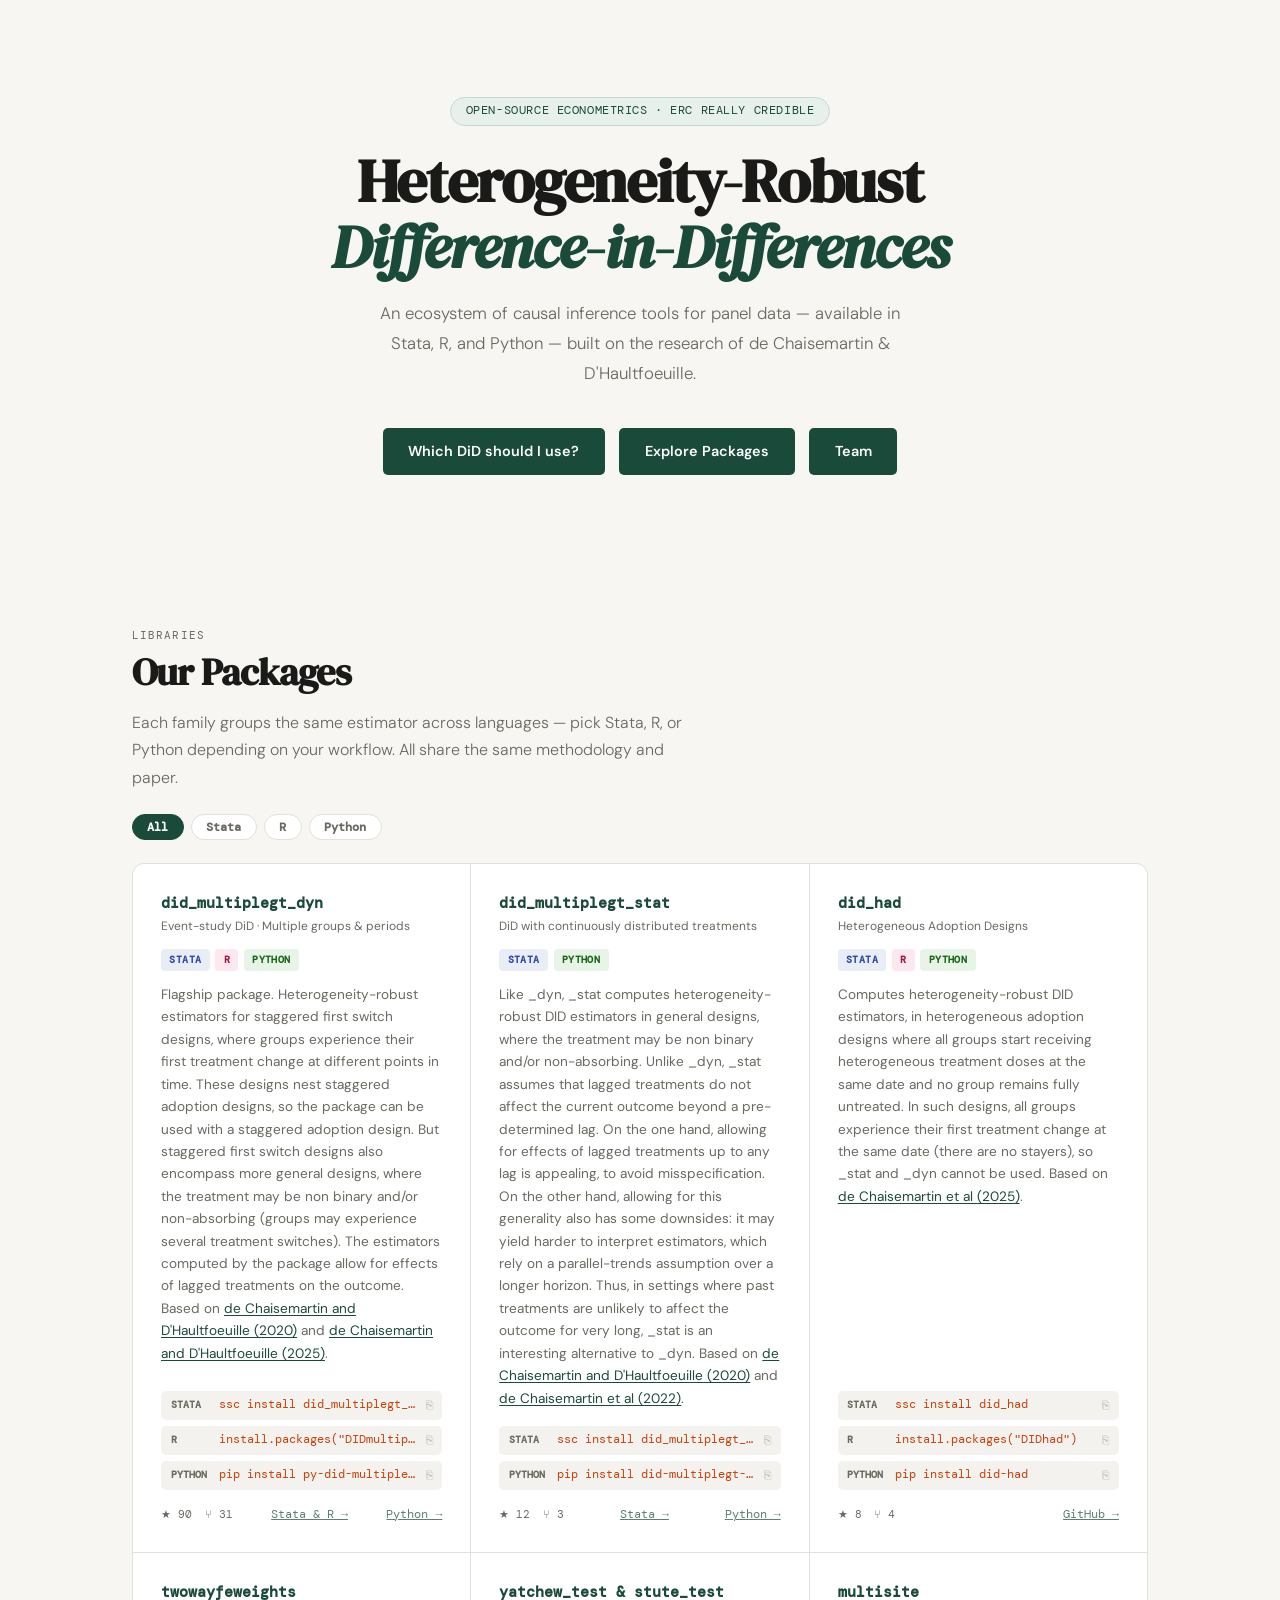
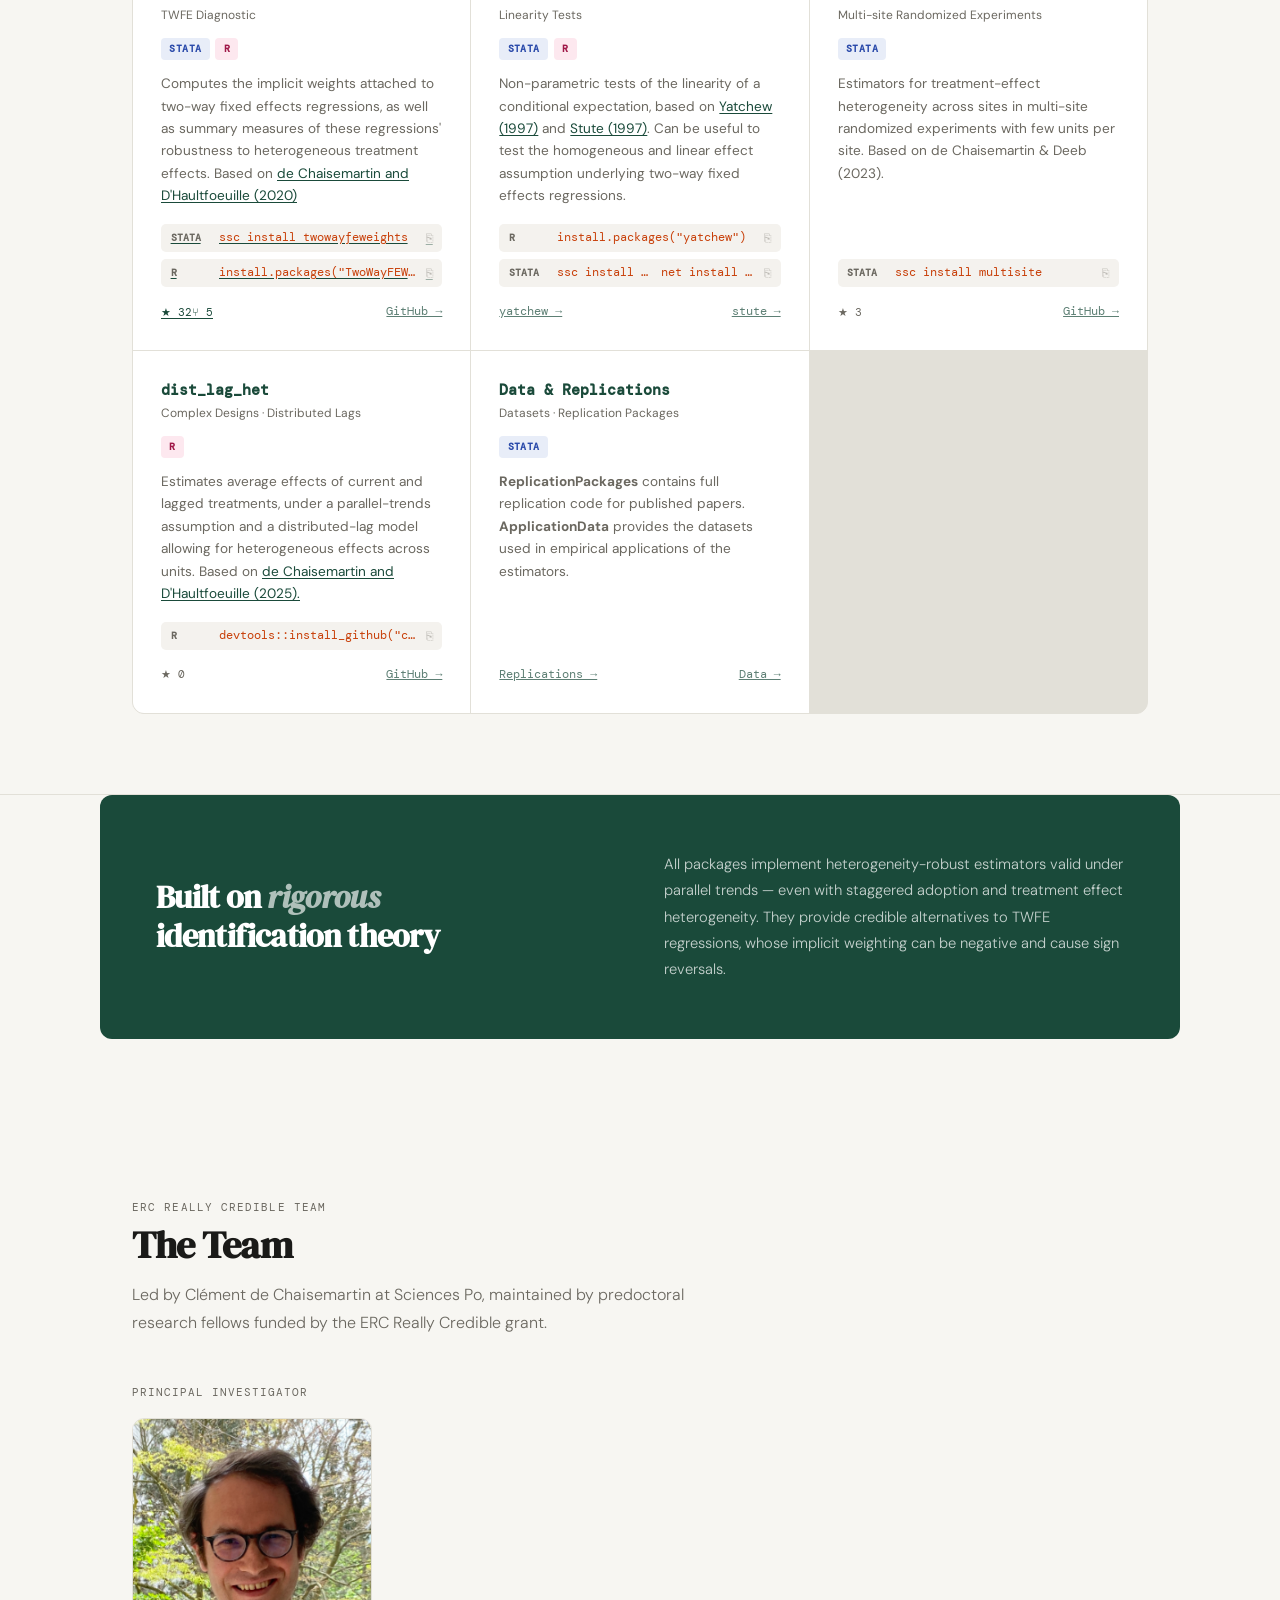
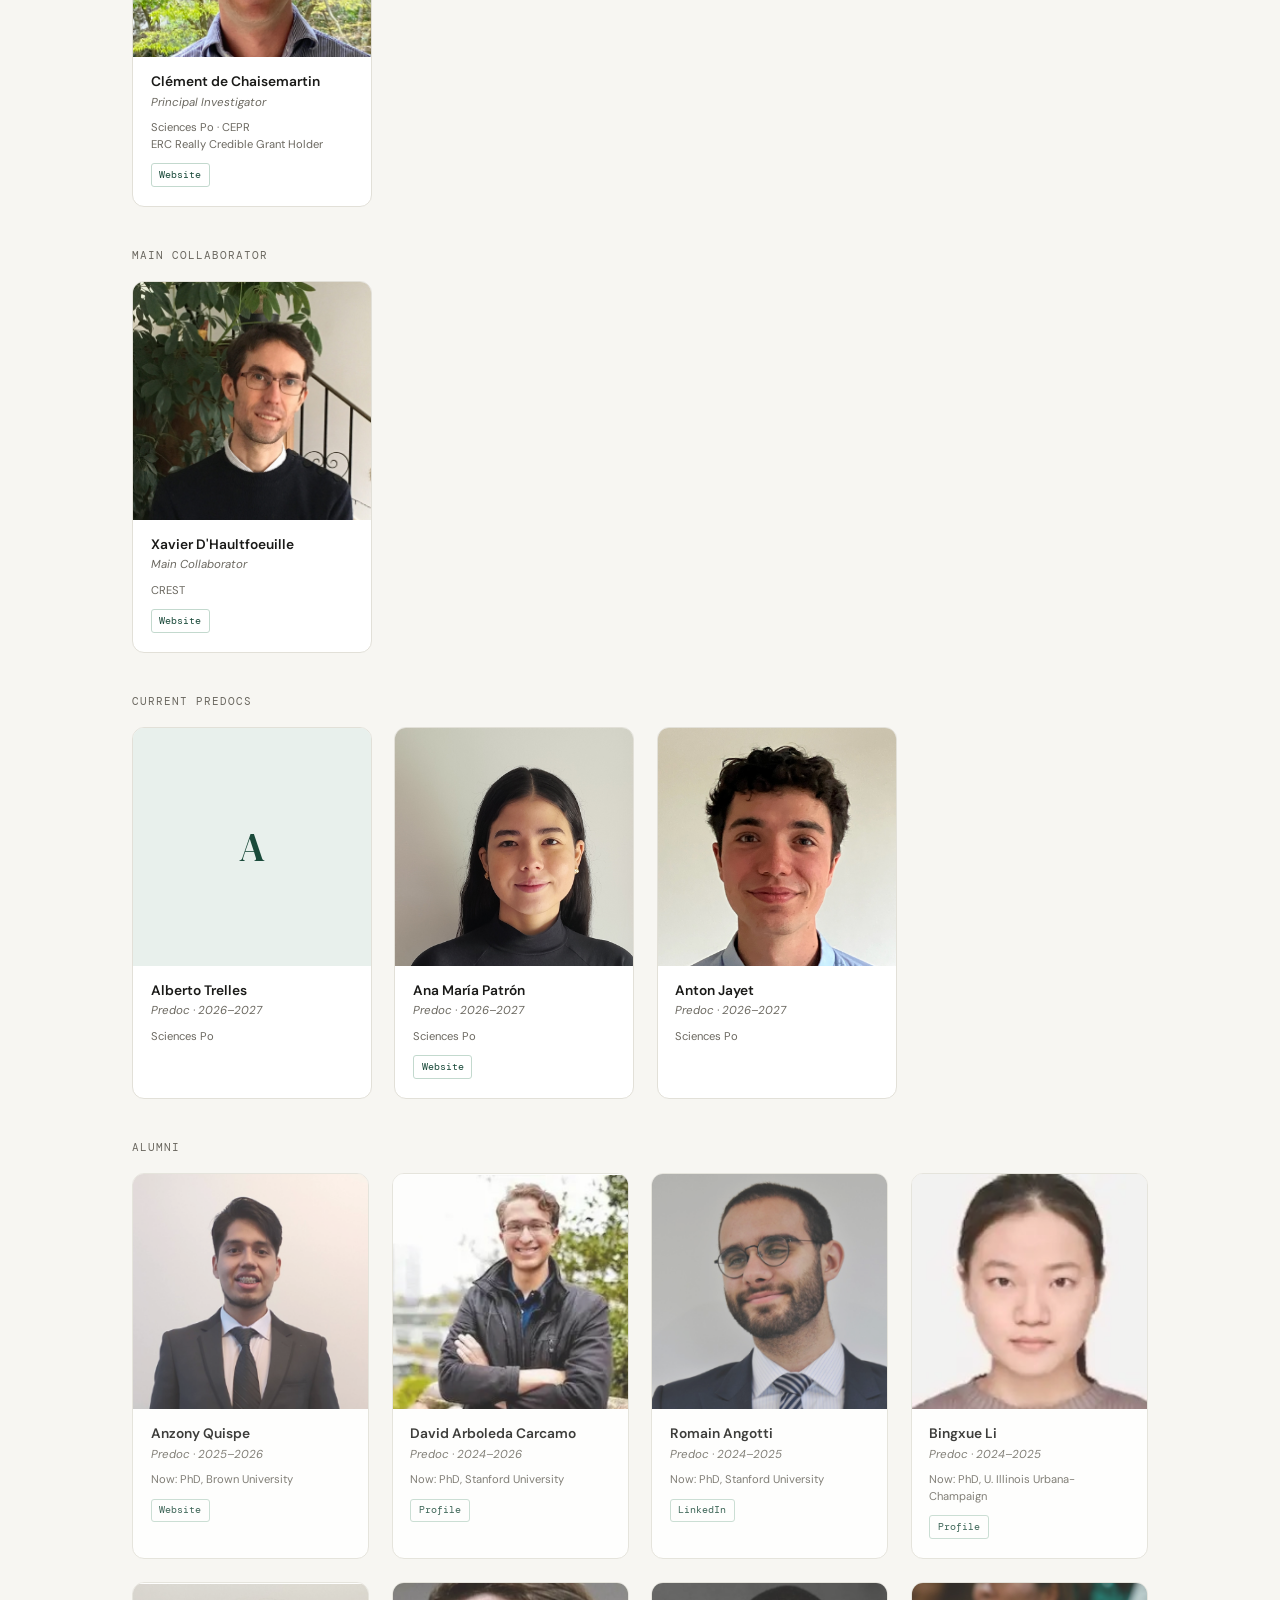
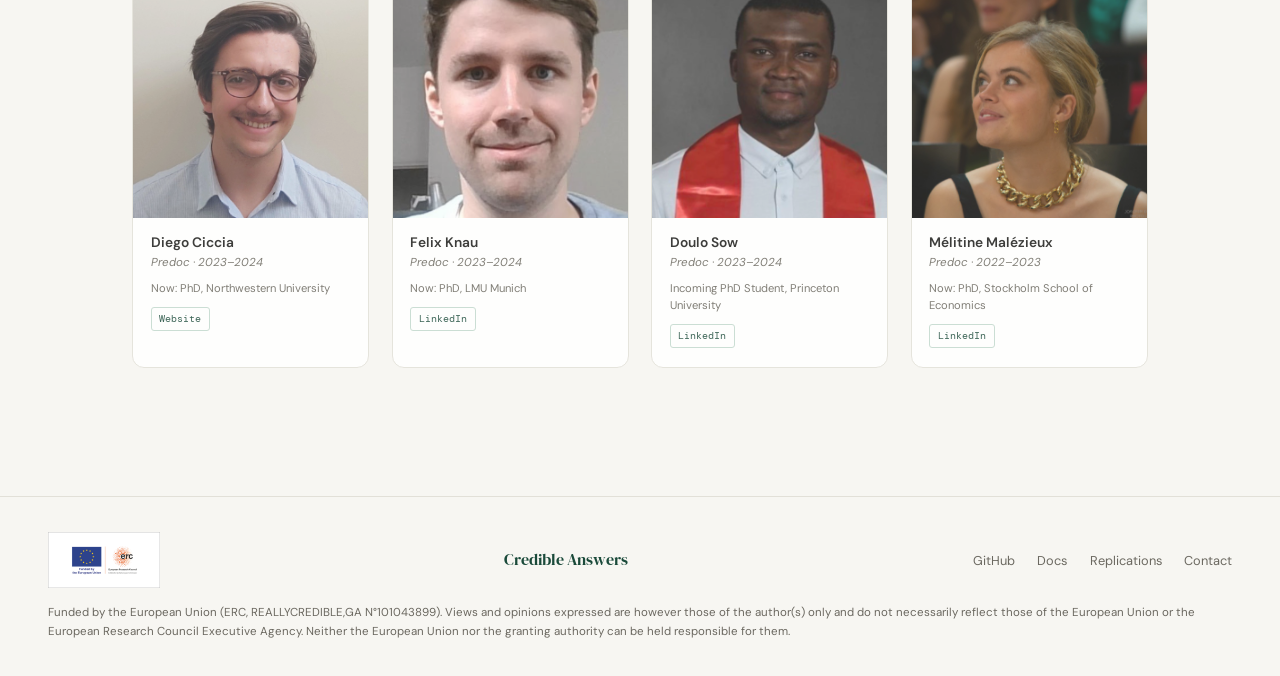
==== commit b4a56b67: "Update index.html" ====
--- a/index.html
+++ b/index.html
@@ -146,7 +146,7 @@
   <h1>Heterogeneity-Robust<br/><em>Difference-in-Differences</em></h1>
   <p>An ecosystem of causal inference tools for panel data — available in Stata, R, and Python — built on the research of de&nbsp;Chaisemartin &amp; D'Haultfoeuille.</p>
   <div class="hero-actions">
-    <a class="btn-primary" href="https://credible-answers.github.io/Which-Difference-in-Differences-estimator-should-I-use/" target="_blank">Which DiD should I use? ↗</a>
+    <a class="btn-primary" href="https://credible-answers.github.io/Which-Difference-in-Differences-estimator-should-I-use/" target="_blank">Which DiD should I use?</a>
     <a class="btn-primary" href="#packages">Explore Packages</a>
     <a class="btn-primary" href="#team">Team</a>
   </div>
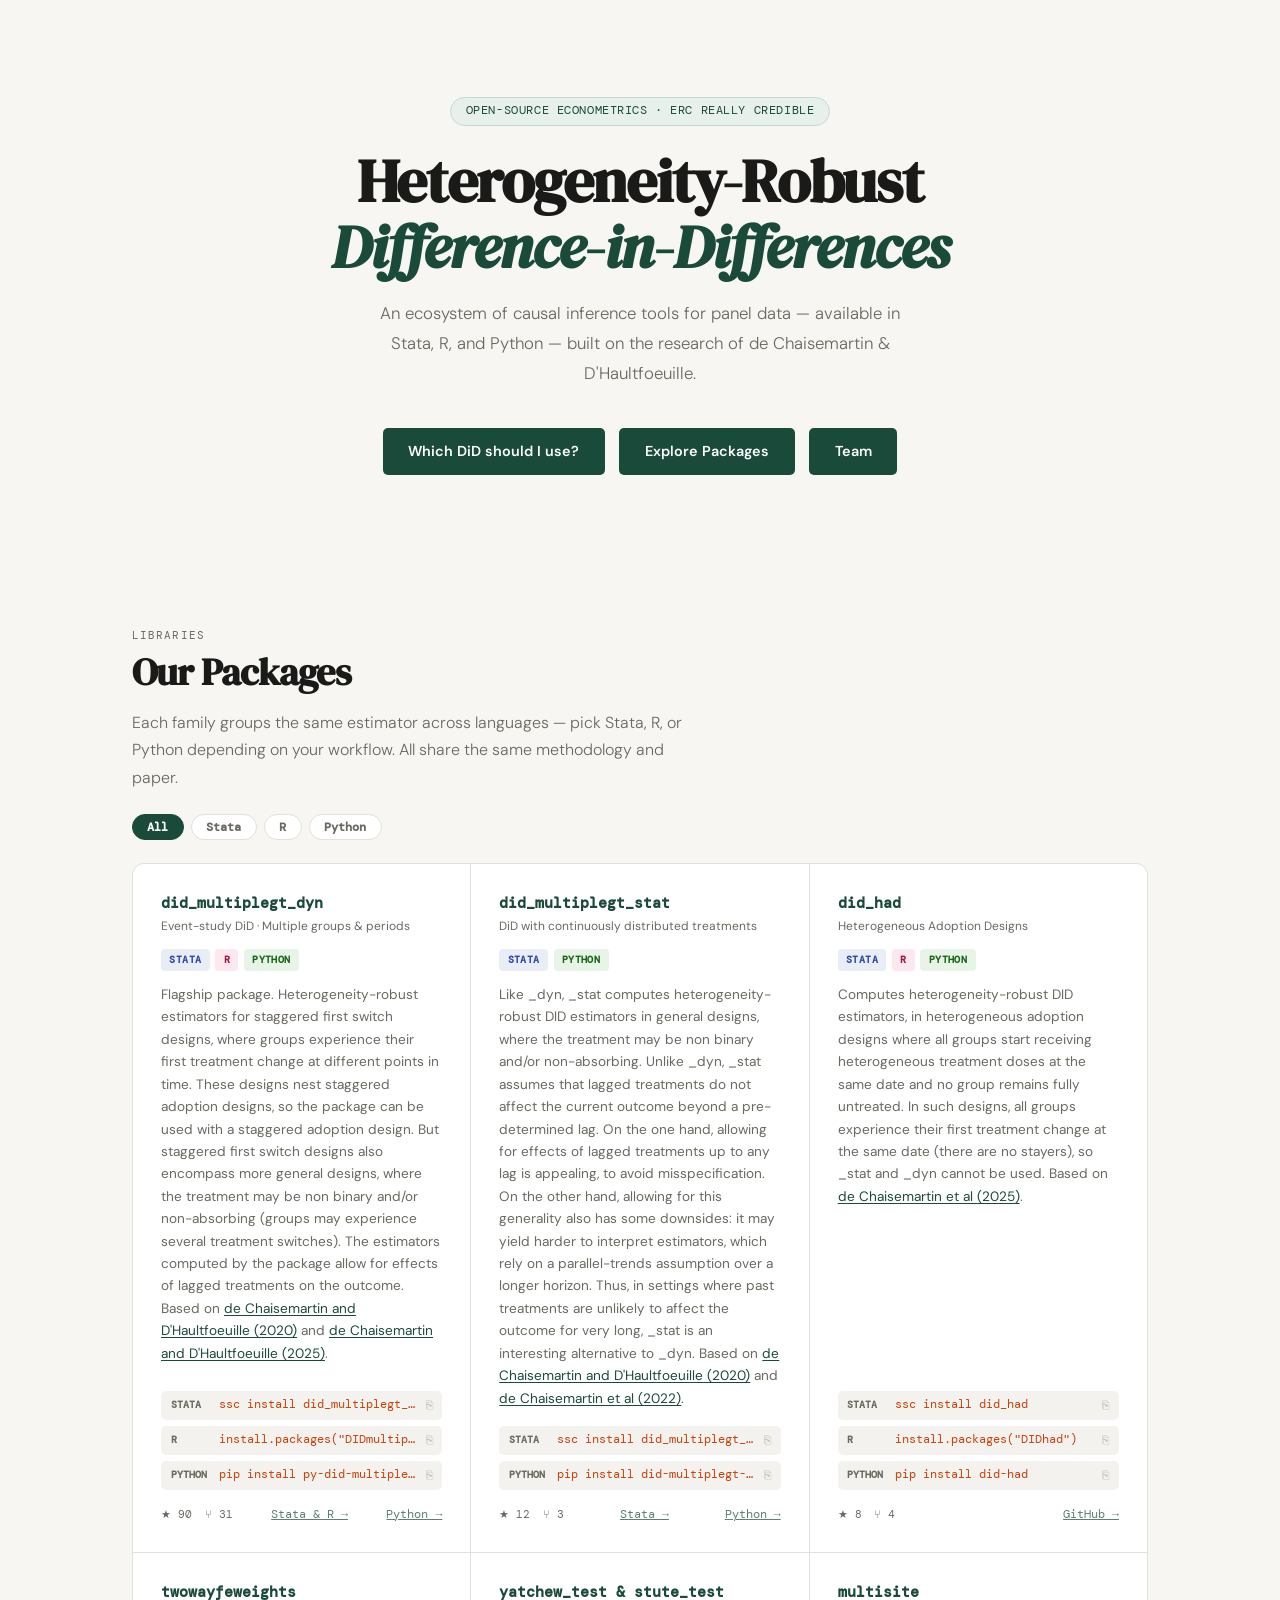
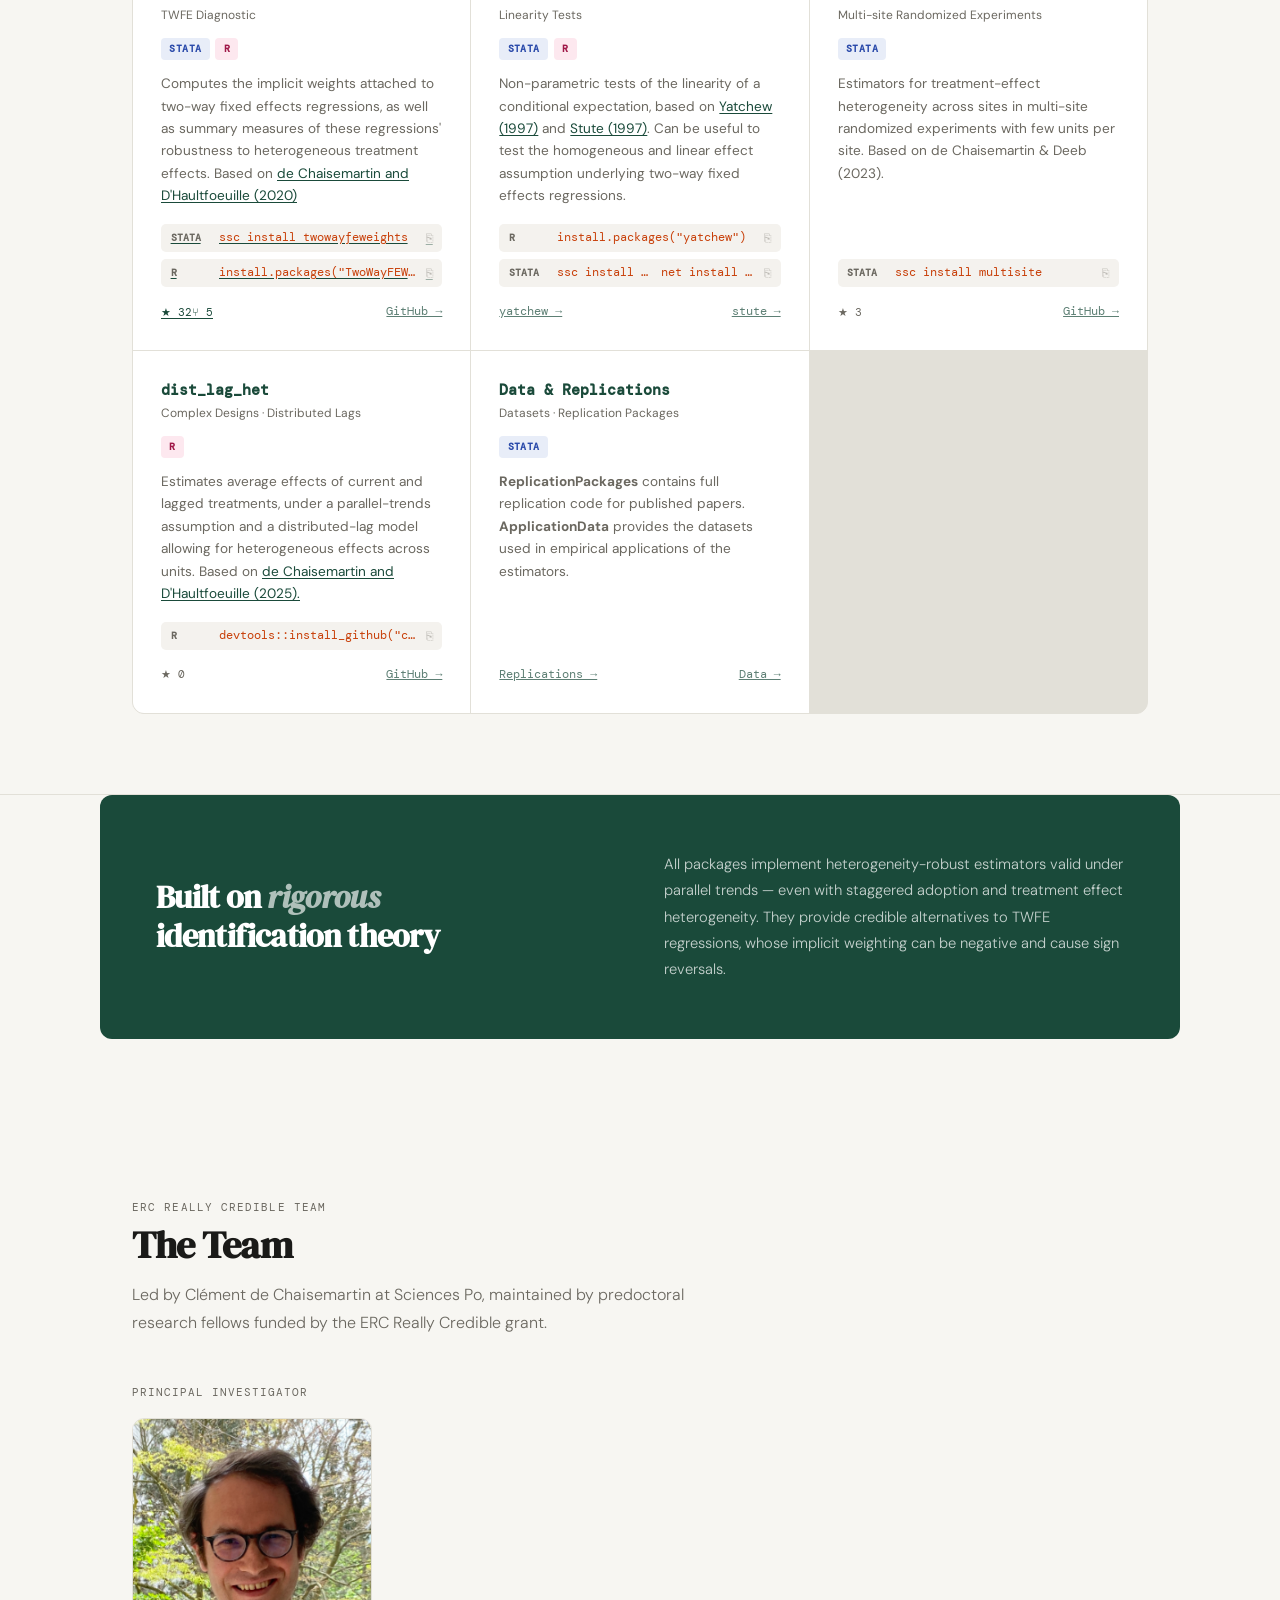
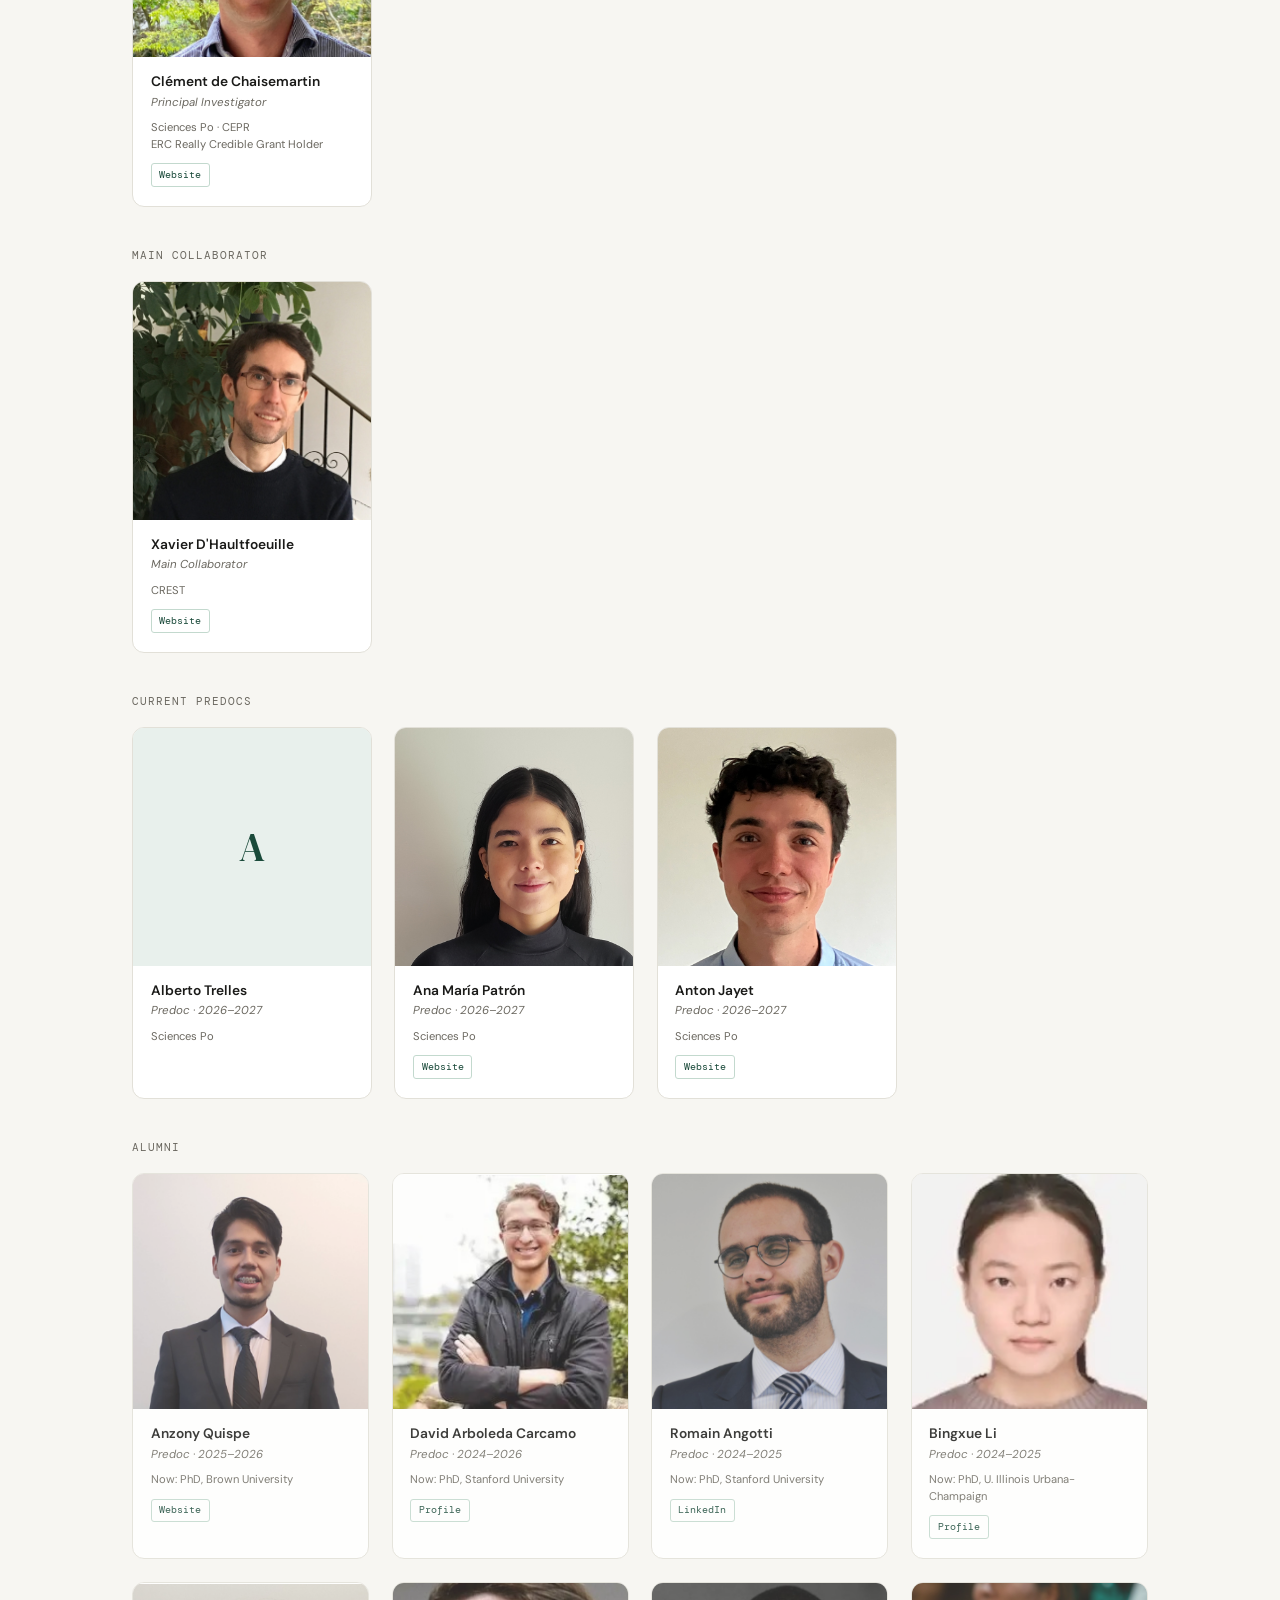
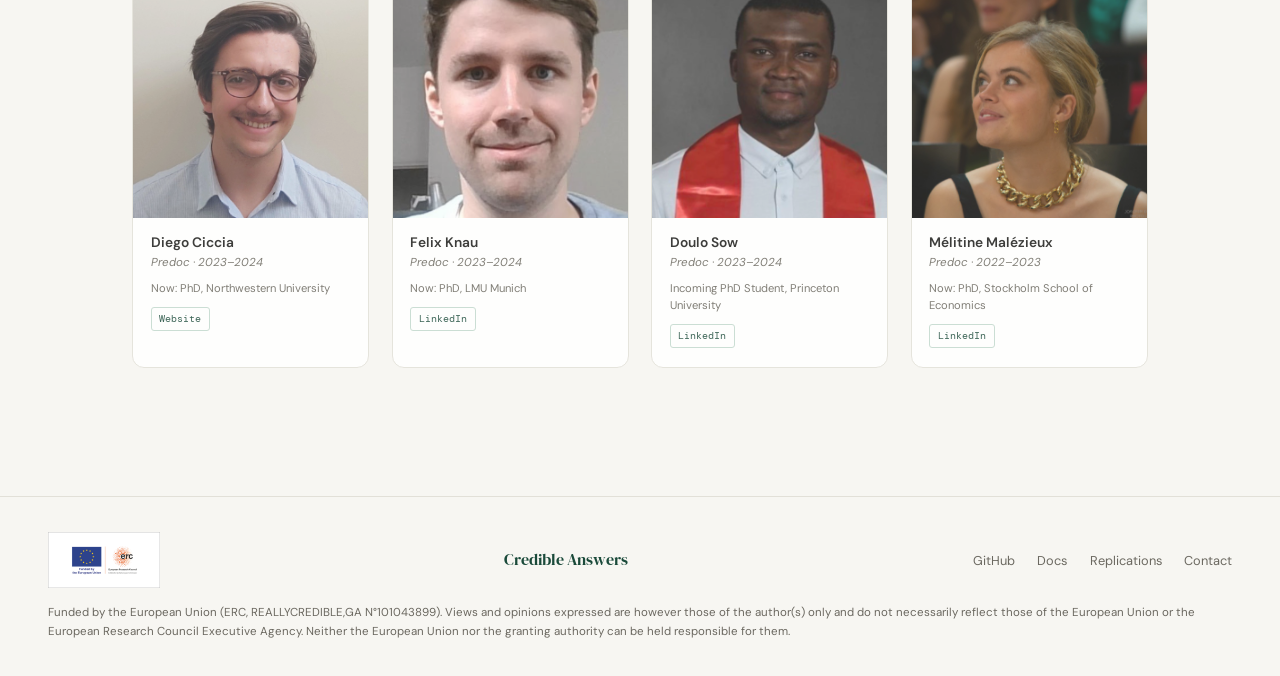
==== commit 16b603a3: "Update index.html" ====
--- a/index.html
+++ b/index.html
@@ -472,7 +472,7 @@
         <div class="team-name">Anton Jayet</div>
         <div class="team-role">Predoc · 2026–2027</div>
         <div class="team-affil">Sciences Po</div>
-        <div class="team-links"></div>
+        <div class="team-links"><a class="team-link" href="https://www.linkedin.com/in/anton-jayet-222556331/" target="_blank">Website</a></div>
       </div>
     </div>
   </div>
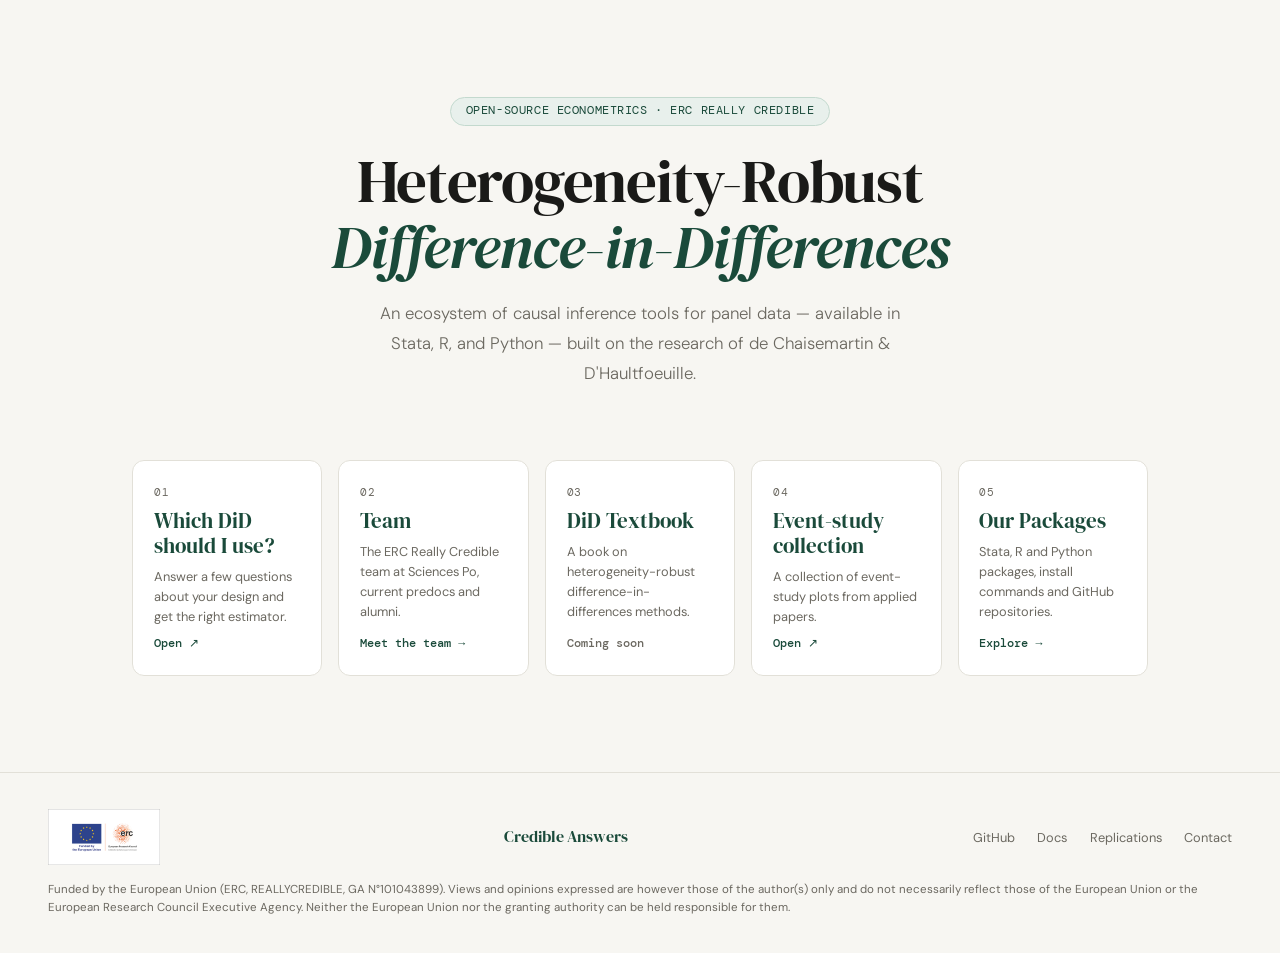
==== commit cda676ae: "Add files via upload" ====
--- a/index.html
+++ b/index.html
@@ -6,649 +6,65 @@
 <title>Credible Answers — Heterogeneity-Robust DiD Ecosystem</title>
 <link rel="preconnect" href="https://fonts.googleapis.com"/>
 <link href="https://fonts.googleapis.com/css2?family=DM+Serif+Display:ital@0;1&family=DM+Mono:wght@400;500&family=DM+Sans:opsz,wght@9..40,300;9..40,400;9..40,500;9..40,600&display=swap" rel="stylesheet"/>
-<style>
-:root{
-  --bg:#f7f6f2;--surface:#fff;--border:#e2e0d8;
-  --text:#1a1a18;--muted:#6b6860;
-  --accent:#1a4a3a;--accent-light:#e8f0ec;--accent-border:#c3d9ce;
-  --accent2:#c8400a;
-  --serif:'DM Serif Display',serif;
-  --mono:'DM Mono',monospace;
-  --sans:'DM Sans',sans-serif;
-}
-*{box-sizing:border-box;margin:0;padding:0}
-html{scroll-behavior:smooth}
-body{font-family:var(--sans);background:var(--bg);color:var(--text);font-size:16px;line-height:1.6;-webkit-font-smoothing:antialiased}
-
-/* NAV */
-nav{position:sticky;top:0;z-index:200;background:rgba(247,246,242,.93);backdrop-filter:blur(14px);border-bottom:1px solid var(--border);display:flex;align-items:center;justify-content:space-between;padding:0 3rem;height:62px}
-.nav-logo{font-family:var(--serif);font-size:1.2rem;color:var(--accent);text-decoration:none}
-.nav-links{display:flex;gap:1.6rem;list-style:none;align-items:center}
-.nav-links a{text-decoration:none;color:var(--muted);font-size:.875rem;font-weight:500;transition:color .2s}
-.nav-links a:hover{color:var(--text)}
-.nav-toggle{display:none;border:1px solid var(--accent-border);background:var(--accent-light);color:var(--accent);border-radius:4px;padding:.36rem .65rem;font-family:var(--sans);font-size:.78rem;font-weight:600;cursor:pointer}
-.nav-toggle:hover{background:#dce9e2}
-.btn-nav{background:var(--accent);color:#fff!important;padding:.38rem .95rem;border-radius:4px;font-size:.8rem!important;font-weight:600!important}
-.btn-nav:hover{opacity:.85}
-.btn-nav-secondary{color:var(--accent)!important;border:1px solid var(--accent-border);background:var(--accent-light);padding:.34rem .85rem;border-radius:4px;font-size:.8rem!important;font-weight:600!important;white-space:nowrap}
-.btn-nav-secondary:hover{background:#dce9e2;color:var(--accent)!important}
-
-/* HERO */
-.hero{max-width:860px;margin:0 auto;padding:6rem 2rem 4.5rem;text-align:center;animation:fadeUp .7s ease both}
-.eyebrow{display:inline-block;font-family:var(--mono);font-size:.72rem;color:var(--accent);background:var(--accent-light);border:1px solid var(--accent-border);border-radius:100px;padding:.28rem .9rem;margin-bottom:1.4rem;letter-spacing:.05em;text-transform:uppercase}
-.hero h1{font-family:var(--serif);font-size:clamp(2.4rem,5vw,3.8rem);line-height:1.08;letter-spacing:-.02em;margin-bottom:1.2rem}
-.hero h1 em{font-style:italic;color:var(--accent)}
-.hero p{font-size:1.05rem;color:var(--muted);max-width:560px;margin:0 auto 2.5rem;font-weight:300;line-height:1.78}
-.hero-actions{display:flex;gap:.9rem;justify-content:center;flex-wrap:wrap}
-.btn-primary{background:var(--accent);color:#fff;padding:.72rem 1.6rem;border-radius:5px;text-decoration:none;font-weight:600;font-size:.9rem;transition:opacity .2s,transform .15s}
-.btn-primary:hover{opacity:.88;transform:translateY(-1px)}
-.btn-secondary{background:transparent;color:var(--text);padding:.72rem 1.6rem;border-radius:5px;border:1px solid var(--border);text-decoration:none;font-weight:500;font-size:.9rem;transition:border-color .2s,background .2s}
-.btn-secondary:hover{border-color:var(--text);background:#fff}
-.pkg-filter{display:flex;gap:.45rem;flex-wrap:wrap;margin:-1.6rem 0 1.4rem}
-.pkg-filter button{font-family:var(--mono);font-size:.72rem;font-weight:600;color:var(--muted);background:var(--surface);border:1px solid var(--border);border-radius:100px;padding:.3rem .9rem;cursor:pointer;transition:all .15s}
-.pkg-filter button:hover{border-color:var(--accent);color:var(--accent)}
-.pkg-filter button.active{background:var(--accent);border-color:var(--accent);color:#fff}
-
-/* SECTIONS */
-section{max-width:1080px;margin:0 auto;padding:5rem 2rem}
-.sec-label{font-family:var(--mono);font-size:.68rem;letter-spacing:.1em;text-transform:uppercase;color:var(--muted);margin-bottom:.4rem}
-.sec-title{font-family:var(--serif);font-size:clamp(1.7rem,3vw,2.4rem);letter-spacing:-.02em;margin-bottom:.9rem;line-height:1.15}
-.sec-sub{color:var(--muted);max-width:580px;font-weight:300;line-height:1.72;margin-bottom:3rem}
-hr.divider{border:none;border-top:1px solid var(--border);margin:0}
-
-/* PACKAGES GRID — one card per family */
-.pkg-grid{display:grid;grid-template-columns:repeat(auto-fill,minmax(320px,1fr));gap:1px;background:var(--border);border:1px solid var(--border);border-radius:12px;overflow:hidden}
-
-.pkg-card{background:var(--surface);padding:1.75rem;display:flex;flex-direction:column;gap:.8rem;text-decoration:none;color:inherit;transition:background .2s;position:relative}
-.pkg-card:hover{background:#fafaf8}
-
-.pkg-name{font-family:var(--mono);font-size:.92rem;font-weight:600;color:var(--accent);margin-bottom:.1rem}
-
-/* Language pills row */
-.lang-row{display:flex;gap:.35rem;flex-wrap:wrap;align-items:center}
-.lang-pill{font-family:var(--mono);font-size:.62rem;font-weight:700;letter-spacing:.04em;padding:.2rem .52rem;border-radius:4px;text-transform:uppercase;display:flex;align-items:center;gap:.3rem}
-.lang-pill.stata{background:#e8edf8;color:#2a4aaa}
-.lang-pill.r    {background:#fde8ef;color:#a01848}
-.lang-pill.py   {background:#e8f4e8;color:#186818}
-.lang-pill.cpp  {background:#f0e8f8;color:#6018a0}
-
-/* Install snippets inside card */
-.install-snippets{display:flex;flex-direction:column;gap:.4rem;margin-top:.2rem}
-.snippet{display:flex;align-items:center;gap:.5rem;background:#f4f2ee;border-radius:5px;padding:.32rem .6rem;overflow:hidden}
-.snippet-lang{font-family:var(--mono);font-size:.62rem;color:var(--muted);font-weight:600;min-width:40px;text-transform:uppercase;flex-shrink:0}
-.snippet-cmd{font-family:var(--mono);font-size:.72rem;color:var(--accent2);flex:1;white-space:nowrap;overflow:hidden;text-overflow:ellipsis}
-.snippet-copy{cursor:pointer;opacity:.4;font-size:.72rem;border:none;background:none;color:var(--muted);padding:0;transition:opacity .2s;flex-shrink:0}
-.snippet-copy:hover{opacity:1}
-.snippet:hover .snippet-cmd{overflow:visible;white-space:normal;word-break:break-all}
-
-.pkg-desc{font-size:.85rem;color:var(--muted);line-height:1.65;flex:1}
-
-.pkg-footer{display:flex;gap:.8rem;align-items:center;font-family:var(--mono);font-size:.7rem;color:var(--muted);margin-top:.2rem}
-.pkg-gh-link{margin-left:auto;font-family:var(--mono);font-size:.72rem;color:var(--accent);opacity:.7;transition:opacity .2s}
-.pkg-card:hover .pkg-gh-link{opacity:1}
-
-/* MISSION */
-.mission{background:var(--accent);color:#fff;border-radius:12px;padding:3.5rem;max-width:1080px;margin:0 auto 5rem;display:grid;grid-template-columns:1fr 1fr;gap:3rem;align-items:center}
-.mission h2{font-family:var(--serif);font-size:2rem;line-height:1.2;letter-spacing:-.02em}
-.mission h2 em{font-style:italic;opacity:.65}
-.mission p{font-size:.92rem;opacity:.75;line-height:1.8;font-weight:300}
-
-/* TEAM */
-.team-sub-label{font-size:.7rem;font-family:var(--mono);letter-spacing:.09em;text-transform:uppercase;color:var(--muted);margin-bottom:1rem}
-.team-grid{display:grid;grid-template-columns:repeat(auto-fill,minmax(190px,1fr));gap:1.4rem;margin-bottom:3rem}
-.team-row{display:flex;flex-wrap:wrap;gap:1.4rem;margin-bottom:2.5rem}
-.team-row .team-card{flex:0 0 240px;max-width:240px}
-@media(max-width:720px){.team-row .team-card{flex:1 1 100%;max-width:none}}
-.team-card{background:var(--surface);border:1px solid var(--border);border-radius:12px;overflow:hidden;transition:border-color .2s,transform .2s;cursor:default}
-.team-card:hover{border-color:#aaa;transform:translateY(-3px)}
-.team-photo{width:100%;aspect-ratio:1/1;object-fit:cover;object-position:top center;display:block;background:#f0eeea}
-.team-placeholder{width:100%;aspect-ratio:1/1;display:flex;align-items:center;justify-content:center;background:var(--accent-light);font-family:var(--serif);font-size:2.5rem;color:var(--accent)}
-.team-placeholder.alumni{background:#f0eeea;color:#aaa}
-.team-body{padding:1rem 1.1rem 1.2rem}
-.team-name{font-weight:600;font-size:.86rem;margin-bottom:.15rem;line-height:1.3}
-.team-role{font-size:.72rem;color:var(--muted);font-style:italic;margin-bottom:.45rem}
-.team-affil{font-size:.7rem;color:var(--muted);line-height:1.5;margin-bottom:.65rem}
-.team-links{display:flex;gap:.38rem;flex-wrap:wrap}
-.team-link{font-family:var(--mono);font-size:.63rem;color:var(--accent);text-decoration:none;border:1px solid var(--accent-border);padding:.18rem .48rem;border-radius:3px;transition:background .15s}
-.team-link:hover{background:var(--accent-light)}
-
-/* ANIMATIONS */
-@keyframes fadeUp{from{opacity:0;transform:translateY(18px)}to{opacity:1;transform:translateY(0)}}
-.fade-in{opacity:1;transform:none}
-@media(max-width:720px){
-  nav{padding:.6rem 1.2rem;height:auto;min-height:62px;flex-wrap:wrap}
-  .nav-toggle{display:block}
-  .nav-links{display:none;flex:1 0 100%;flex-direction:column;align-items:stretch;gap:.25rem;padding:.65rem 0 .25rem}
-  .nav-links.open{display:flex}
-  .nav-links li{width:100%}
-  .nav-links a{display:block;width:100%;padding:.45rem .65rem;border-radius:4px}
-  .nav-links a:not(.btn-nav):not(.btn-nav-secondary):hover{background:var(--surface)}
-  .btn-nav,.btn-nav-secondary{text-align:center}
-  .mission{grid-template-columns:1fr;padding:2rem;margin:0 1rem 3rem}
-  .team-grid{grid-template-columns:repeat(auto-fill,minmax(150px,1fr))}
-}
-@media(max-width:900px){
-  .nav-links{gap:.55rem}
-}
-@media(max-width:480px){
-  nav{padding:.6rem .75rem}
-  .nav-logo{font-size:1rem}
-  .nav-links a{font-size:.72rem}
-  .btn-nav,.btn-nav-secondary{font-size:.68rem!important;padding:.3rem .55rem}
-}
-</style>
+<link rel="stylesheet" href="style.css"/>
 </head>
 <body>
+<main>
 
-<!-- HERO -->
-<div class="hero">
-  <span class="eyebrow">Open-Source Econometrics · ERC Really Credible</span>
-  <h1>Heterogeneity-Robust<br/><em>Difference-in-Differences</em></h1>
-  <p>An ecosystem of causal inference tools for panel data — available in Stata, R, and Python — built on the research of de&nbsp;Chaisemartin &amp; D'Haultfoeuille.</p>
-  <div class="hero-actions">
-    <a class="btn-primary" href="https://credible-answers.github.io/Which-Difference-in-Differences-estimator-should-I-use/" target="_blank">Which DiD should I use?</a>
-    <a class="btn-primary" href="#packages">Explore Packages</a>
-    <a class="btn-primary" href="#team">Team</a>
-  </div>
-</div>
-
-<!-- PACKAGES -->
-<section id="packages" class="fade-in">
-  <p class="sec-label">Libraries</p>
-  <h2 class="sec-title">Our Packages</h2>
-  <p class="sec-sub">Each family groups the same estimator across languages — pick Stata, R, or Python depending on your workflow. All share the same methodology and paper.</p>
-
-  <div class="pkg-filter" role="group" aria-label="Filter packages by language">
-    <button type="button" data-filter="all" class="active">All</button>
-    <button type="button" data-filter="stata">Stata</button>
-    <button type="button" data-filter="r">R</button>
-    <button type="button" data-filter="py">Python</button>
+  <div class="hero">
+    <span class="eyebrow">Open-Source Econometrics · ERC Really Credible</span>
+    <h1>Heterogeneity-Robust<br/><em>Difference-in-Differences</em></h1>
+    <p>An ecosystem of causal inference tools for panel data — available in Stata, R, and Python — built on the research of de&nbsp;Chaisemartin &amp; D'Haultfoeuille.</p>
   </div>
 
-  <div class="pkg-grid">
-
-    <!-- 1. did_multiplegt_dyn -->
-    <div class="pkg-card">
-      <div>
-        <div class="pkg-name">did_multiplegt_dyn</div>
-        <div style="font-size:.75rem;color:var(--muted);margin-top:.1rem">Event-study DiD · Multiple groups &amp; periods</div>
-      </div>
-      <div class="lang-row">
-        <span class="lang-pill stata">Stata</span>
-        <span class="lang-pill r">R</span>
-        <span class="lang-pill py">Python</span>
-      </div>
-      <p class="pkg-desc">Flagship package. Heterogeneity-robust estimators for staggered first switch designs, where groups experience their first treatment change at different points in time. These designs nest staggered adoption designs, so the package can be used with a staggered adoption design. But staggered first switch designs also encompass more general designs, where the treatment may be non binary and/or non-absorbing (groups may experience several treatment switches). The estimators computed by the package allow for effects of lagged treatments on the outcome. Based on <a href="https://www.aeaweb.org/articles?id=10.1257/aer.20181169" target="_blank" style="color:var(--accent);text-decoration:underline;text-underline-offset:2px">de Chaisemartin and D'Haultfoeuille (2020)</a> and <a href="https://direct.mit.edu/rest/article-abstract/doi/10.1162/rest_a_01414/119488/Difference-in-Differences-Estimators-of?redirectedFrom=fulltext" target="_blank" style="color:var(--accent);text-decoration:underline;text-underline-offset:2px">de Chaisemartin and D'Haultfoeuille (2025)</a>.</p>
-      <div class="install-snippets">
-        <div class="snippet">
-          <span class="snippet-lang">Stata</span>
-          <span class="snippet-cmd">ssc install did_multiplegt_dyn</span>
-          <button class="snippet-copy" onclick="copy(this,'ssc install did_multiplegt_dyn')">⎘</button>
-        </div>
-        <div class="snippet">
-          <span class="snippet-lang">R</span>
-          <span class="snippet-cmd">install.packages("DIDmultiplegtDYN")</span>
-          <button class="snippet-copy" onclick="copy(this,'install.packages(\"DIDmultiplegtDYN\")')">⎘</button>
-        </div>
-        <div class="snippet">
-          <span class="snippet-lang">Python</span>
-          <span class="snippet-cmd">pip install py-did-multiplegt-dyn</span>
-          <button class="snippet-copy" onclick="copy(this,'pip install py-did-multiplegt-dyn')">⎘</button>
-        </div>
-      </div>
-      <div class="pkg-footer" data-github-repo="Credible-Answers/did_multiplegt_dyn">
-        <span data-github-metric="stars">★ 90</span><span data-github-metric="forks">⑂ 31</span>
-        <a class="pkg-gh-link" href="https://github.com/Credible-Answers/did_multiplegt_dyn" target="_blank" style="margin-left:auto">Stata &amp; R →</a>
-        <a class="pkg-gh-link" href="https://github.com/Credible-Answers/py_did_multiplegt_dyn" target="_blank">Python →</a>
-      </div>
-    </div>
-
-    <!-- 2. did_multiplegt_stat -->
-    <div class="pkg-card">
-      <div>
-        <div class="pkg-name">did_multiplegt_stat</div>
-        <div style="font-size:.75rem;color:var(--muted);margin-top:.1rem">DiD with continuously distributed treatments</div>
-      </div>
-      <div class="lang-row">
-        <span class="lang-pill stata">Stata</span>
-        <span class="lang-pill py">Python</span>
-      </div>
-      <p class="pkg-desc">Like _dyn, _stat computes heterogeneity-robust DID estimators in general designs, where the treatment may be non binary and/or non-absorbing. Unlike _dyn, _stat assumes that lagged treatments do not affect the current outcome beyond a pre-determined lag. On the one hand, allowing for effects of lagged treatments up to any lag is appealing, to avoid misspecification. On the other hand, allowing for this generality also has some downsides: it may yield harder to interpret estimators, which rely on a parallel-trends assumption over a longer horizon. Thus, in settings where past treatments are unlikely to affect the outcome for very long, _stat is an interesting alternative to _dyn. Based on <a href="https://www.aeaweb.org/articles?id=10.1257/aer.20181169" target="_blank" style="color:var(--accent);text-decoration:underline;text-underline-offset:2px">de Chaisemartin and D'Haultfoeuille (2020)</a> and <a href="https://papers.ssrn.com/sol3/papers.cfm?abstract_id=4011782" target="_blank" style="color:var(--accent);text-decoration:underline;text-underline-offset:2px">de Chaisemartin et al (2022)</a>.</p>
-      <div class="install-snippets">
-        <div class="snippet">
-          <span class="snippet-lang">Stata</span>
-          <span class="snippet-cmd">ssc install did_multiplegt_stat</span>
-          <button class="snippet-copy" onclick="copy(this,'ssc install did_multiplegt_stat')">⎘</button>
-        </div>
-        <div class="snippet">
-          <span class="snippet-lang">Python</span>
-          <span class="snippet-cmd">pip install did-multiplegt-stat</span>
-          <button class="snippet-copy" onclick="copy(this,'pip install did-multiplegt-stat')">⎘</button>
-        </div>
-      </div>
-      <div class="pkg-footer" data-github-repo="Credible-Answers/did_multiplegt_stat">
-        <span data-github-metric="stars">★ 12</span><span data-github-metric="forks">⑂ 3</span>
-        <a class="pkg-gh-link" href="https://github.com/Credible-Answers/did_multiplegt_stat" target="_blank">Stata →</a>
-        <a class="pkg-gh-link" href="https://pypi.org/project/did-multiplegt-stat/" target="_blank">Python →</a>
-      </div>
-    </div>
-
-    <!-- 3. did_had -->
-    <div class="pkg-card">
-      <div>
-        <div class="pkg-name">did_had</div>
-        <div style="font-size:.75rem;color:var(--muted);margin-top:.1rem">Heterogeneous Adoption Designs</div>
-      </div>
-      <div class="lang-row">
-        <span class="lang-pill stata">Stata</span>
-        <span class="lang-pill r">R</span>
-        <span class="lang-pill py">Python</span>
-      </div>
-      <p class="pkg-desc">Computes heterogeneity-robust DID estimators, in heterogeneous adoption designs where all groups start receiving heterogeneous treatment doses at the same date and no group remains fully untreated. In such designs, all groups experience their first treatment change at the same date (there are no stayers), so _stat and _dyn cannot be used. Based on <a href="https://papers.ssrn.com/sol3/papers.cfm?abstract_id=4284811" target="_blank" style="color:var(--accent);text-decoration:underline;text-underline-offset:2px">de Chaisemartin et al (2025)</a>.</p>
-      <div class="install-snippets">
-        <div class="snippet">
-          <span class="snippet-lang">Stata</span>
-          <span class="snippet-cmd">ssc install did_had</span>
-          <button class="snippet-copy" onclick="copy(this,'ssc install did_had')">⎘</button>
-        </div>
-        <div class="snippet">
-          <span class="snippet-lang">R</span>
-          <span class="snippet-cmd">install.packages("DIDhad")</span>
-          <button class="snippet-copy" onclick="copy(this,'install.packages(\"DIDhad\")')">⎘</button>
-        </div>
-        <div class="snippet">
-          <span class="snippet-lang">Python</span>
-          <span class="snippet-cmd">pip install did-had</span>
-          <button class="snippet-copy" onclick="copy(this,'pip install did-had')">⎘</button>
-        </div>
-      </div>
-      <div class="pkg-footer" data-github-repo="Credible-Answers/did_had">
-        <span data-github-metric="stars">★ 8</span><span data-github-metric="forks">⑂ 4</span>
-        <a class="pkg-gh-link" href="https://github.com/Credible-Answers/did_had" target="_blank">GitHub →</a>
-      </div>
-    </div>
-
-    <!-- 4. twowayfeweights -->
-    <div class="pkg-card">
-      <div>
-        <div class="pkg-name">twowayfeweights</div>
-        <div style="font-size:.75rem;color:var(--muted);margin-top:.1rem">TWFE Diagnostic</div>
-      </div>
-      <div class="lang-row">
-        <span class="lang-pill stata">Stata</span>
-        <span class="lang-pill r">R</span>
-      </div>
-      <p class="pkg-desc">Computes the implicit weights attached to two-way fixed effects regressions, as well as summary measures of these regressions' robustness to heterogeneous treatment effects. Based on <a href="https://www.aeaweb.org/articles?id=10.1257/aer.20181169" target="_blank" style="color:var(--accent);text-decoration:underline;text-underline-offset:2px">de Chaisemartin and D'Haultfoeuille (2020)</p>
-      <div class="install-snippets">
-        <div class="snippet">
-          <span class="snippet-lang">Stata</span>
-          <span class="snippet-cmd">ssc install twowayfeweights</span>
-          <button class="snippet-copy" onclick="copy(this,'ssc install twowayfeweights')">⎘</button>
-        </div>
-        <div class="snippet">
-          <span class="snippet-lang">R</span>
-          <span class="snippet-cmd">install.packages("TwoWayFEWeights")</span>
-          <button class="snippet-copy" onclick="copy(this,'install.packages(\"TwoWayFEWeights\")')">⎘</button>
-        </div>
-      </div>
-      <div class="pkg-footer" data-github-repo="Credible-Answers/twowayfeweights">
-        <span data-github-metric="stars">★ 32</span><span data-github-metric="forks">⑂ 5</span>
-        <a class="pkg-gh-link" href="https://github.com/Credible-Answers/twowayfeweights" target="_blank">GitHub →</a>
-      </div>
-    </div>
-
-    <!-- 5. Linearity tests -->
-    <div class="pkg-card">
-      <div>
-        <div class="pkg-name">yatchew_test &amp; stute_test</div>
-        <div style="font-size:.75rem;color:var(--muted);margin-top:.1rem">Linearity Tests</div>
-      </div>
-      <div class="lang-row">
-        <span class="lang-pill stata">Stata</span>
-        <span class="lang-pill r">R</span>
-      </div>
-      <p class="pkg-desc">Non-parametric tests of the linearity of a conditional expectation, based on <a href="https://www.sciencedirect.com/science/article/abs/pii/S0165176597002188" target="_blank" style="color:var(--accent);text-decoration:underline;text-underline-offset:2px">Yatchew (1997)</a> and <a href="https://www.jstor.org/stable/2242560" target="_blank" style="color:var(--accent);text-decoration:underline;text-underline-offset:2px">Stute (1997)</a>. Can be useful to test the homogeneous and linear effect assumption underlying two-way fixed effects regressions.</p>
-      <div class="install-snippets">
-        <div class="snippet">
-          <span class="snippet-lang">R</span>
-          <span class="snippet-cmd">install.packages("yatchew")</span>
-          <button class="snippet-copy" onclick="copy(this,'install.packages(\"YatchewTest\")')">⎘</button>
-        </div>
-        <div class="snippet">
-          <span class="snippet-lang">Stata</span>
-          <span class="snippet-cmd" style="display:block">ssc install yatchew_test, replace</span>
-          <span class="snippet-cmd" style="display:block">net install stute_test, from("https://raw.githubusercontent.com/chaisemartinPackages/stute_test/main/Stata/dist/git") replace</span>
-          <button class="snippet-copy" onclick="copy(this, 'ssc install yatchew_test, replace\nnet install stute_test, from(\'https://raw.githubusercontent.com/chaisemartinPackages/stute_test/main/Stata/dist/git\') replace')">⎘</button>
-        </div>
-      </div>
-      <div class="pkg-footer">
-        <a class="pkg-gh-link" href="https://github.com/Credible-Answers/yatchew_test" target="_blank" style="margin-left:0">yatchew →</a>
-        <a class="pkg-gh-link" href="https://github.com/Credible-Answers/stute_test" target="_blank">stute →</a>
-      </div>
-    </div>
-
-    <!-- 6. multisite -->
-    <div class="pkg-card">
-      <div>
-        <div class="pkg-name">multisite</div>
-        <div style="font-size:.75rem;color:var(--muted);margin-top:.1rem">Multi-site Randomized Experiments</div>
-      </div>
-      <div class="lang-row">
-        <span class="lang-pill stata">Stata</span>
-      </div>
-      <p class="pkg-desc">Estimators for treatment-effect heterogeneity across sites in multi-site randomized experiments with few units per site. Based on de Chaisemartin &amp; Deeb (2023).</p>
-      <div class="install-snippets">
-        <div class="snippet">
-          <span class="snippet-lang">Stata</span>
-          <span class="snippet-cmd">ssc install multisite</span>
-          <button class="snippet-copy" onclick="copy(this,'ssc install multisite')">⎘</button>
-        </div>
-      </div>
-      <div class="pkg-footer" data-github-repo="Credible-Answers/multisite">
-        <span data-github-metric="stars">★ 3</span>
-        <a class="pkg-gh-link" href="https://github.com/Credible-Answers/multisite" target="_blank">GitHub →</a>
-      </div>
-    </div>
-
-    <!-- 7. dist_lag_het -->
-    <div class="pkg-card">
-      <div>
-        <div class="pkg-name">dist_lag_het</div>
-        <div style="font-size:.75rem;color:var(--muted);margin-top:.1rem">Complex Designs · Distributed Lags</div>
-      </div>
-      <div class="lang-row">
-        <span class="lang-pill r">R</span>
-      </div>
-      <p class="pkg-desc">Estimates average effects of current and lagged treatments, under a parallel-trends assumption and a distributed-lag model allowing for heterogeneous effects across units. Based on <a href="https://arxiv.org/abs/2508.07808" target="_blank" style="color:var(--accent);text-decoration:underline;text-underline-offset:2px">de Chaisemartin and D'Haultfoeuille (2025).</a></p>
-      <div class="install-snippets">
-        <div class="snippet">
-          <span class="snippet-lang">R</span>
-          <span class="snippet-cmd">devtools::install_github("chaisemartinpackages/dist_lag_het")</span>
-          <button class="snippet-copy" onclick="copy(this,'devtools::install_github('chaisemartinpackages/dist_lag_het')')">⎘</button>
-        </div>
-      </div>
-      <div class="pkg-footer" data-github-repo="Credible-Answers/dist_lag_het">
-        <span data-github-metric="stars">★ 0</span>
-        <a class="pkg-gh-link" href="https://github.com/Credible-Answers/dist_lag_het" target="_blank">GitHub →</a>
-      </div>
-    </div>
-
-    <!-- 8. Data & Replications -->
-    <div class="pkg-card">
-      <div>
-        <div class="pkg-name">Data &amp; Replications</div>
-        <div style="font-size:.75rem;color:var(--muted);margin-top:.1rem">Datasets · Replication Packages</div>
-      </div>
-      <div class="lang-row">
-        <span class="lang-pill stata">Stata</span>
-      </div>
-      <p class="pkg-desc"><strong>ReplicationPackages</strong> contains full replication code for published papers. <strong>ApplicationData</strong> provides the datasets used in empirical applications of the estimators.</p>
-      <div class="pkg-footer">
-        <a class="pkg-gh-link" href="https://github.com/Credible-Answers/ReplicationPackages" target="_blank" style="margin-left:0">Replications →</a>
-        <a class="pkg-gh-link" href="https://github.com/Credible-Answers/ApplicationData" target="_blank">Data →</a>
-      </div>
-    </div>
-
-  </div>
-</section>
-
-<hr class="divider"/>
-
-<!-- MISSION -->
-<div class="mission fade-in">
-  <div><h2>Built on <em>rigorous</em><br/>identification theory</h2></div>
-  <div><p>All packages implement heterogeneity-robust estimators valid under parallel trends — even with staggered adoption and treatment effect heterogeneity. They provide credible alternatives to TWFE regressions, whose implicit weighting can be negative and cause sign reversals.</p></div>
-</div>
-
-<!-- TEAM -->
-<section id="team" class="fade-in">
-  <p class="sec-label">ERC Really Credible Team</p>
-  <h2 class="sec-title">The Team</h2>
-  <p class="sec-sub">Led by Clément de Chaisemartin at Sciences Po, maintained by predoctoral research fellows funded by the ERC Really Credible grant.</p>
-
-  <p class="team-sub-label">Principal Investigator</p>
-  <div class="team-row">
-    <div class="team-card">
-      <img class="team-photo" src="figures/Clément.png" alt="Clément de Chaisemartin"
-        onerror="this.style.display='none';this.nextElementSibling.style.display='flex'"/>
-      <div class="team-placeholder" style="display:none">C</div>
-      <div class="team-body">
-        <div class="team-name">Clément de Chaisemartin</div>
-        <div class="team-role">Principal Investigator</div>
-        <div class="team-affil">Sciences Po · CEPR<br/>ERC Really Credible Grant Holder</div>
-        <div class="team-links">
-          <a class="team-link" href="https://sites.google.com/site/clementdechaisemartin/" target="_blank">Website</a>
-        </div>
-      </div>
-    </div>
+  <div class="portals">
+    <a class="portal" href="https://credible-answers.github.io/Which-Difference-in-Differences-estimator-should-I-use/" target="_blank">
+      <span class="portal-num">01</span>
+      <span class="portal-title">Which DiD should I use?</span>
+      <span class="portal-desc">Answer a few questions about your design and get the right estimator.</span>
+      <span class="portal-go">Open ↗</span>
+    </a>
+    <a class="portal" href="team.html">
+      <span class="portal-num">02</span>
+      <span class="portal-title">Team</span>
+      <span class="portal-desc">The ERC Really Credible team at Sciences Po, current predocs and alumni.</span>
+      <span class="portal-go">Meet the team →</span>
+    </a>
+    <!-- DiD Book: replace href="#" with the book URL and remove the "soon" class when it is live -->
+    <a class="portal soon" href="#" target="_blank">
+      <span class="portal-num">03</span>
+      <span class="portal-title">DiD Textbook</span>
+      <span class="portal-desc">A book on heterogeneity-robust difference-in-differences methods.</span>
+      <span class="portal-go">Coming soon</span>
+    </a>
+    <a class="portal" href="https://credible-answers.github.io/evstplot/" target="_blank">
+      <span class="portal-num">04</span>
+      <span class="portal-title">Event-study collection</span>
+      <span class="portal-desc">A collection of event-study plots from applied papers.</span>
+      <span class="portal-go">Open ↗</span>
+    </a>
+    <a class="portal" href="packages.html">
+      <span class="portal-num">05</span>
+      <span class="portal-title">Our Packages</span>
+      <span class="portal-desc">Stata, R and Python packages, install commands and GitHub repositories.</span>
+      <span class="portal-go">Explore →</span>
+    </a>
   </div>
 
-  <p class="team-sub-label">Main Collaborator</p>
-  <div class="team-row">
-    <div class="team-card">
-      <img class="team-photo" src="figures/photo-X-scaled (1).jpg" alt="Xavier D'Haultfoeuille"
-        onerror="this.style.display='none';this.nextElementSibling.style.display='flex'"/>
-      <div class="team-placeholder" style="display:none">X</div>
-      <div class="team-body">
-        <div class="team-name">Xavier D'Haultfoeuille</div>
-        <div class="team-role">Main Collaborator</div>
-        <div class="team-affil">CREST</div>
-        <div class="team-links">
-          <a class="team-link" href="https://faculty.crest.fr/xdhaultfoeuille/" target="_blank">Website</a>
-        </div>
-      </div>
-    </div>
-  </div>
+</main>
 
-  <p class="team-sub-label">Current Predocs</p>
-  <div class="team-row">
-    <div class="team-card">
-      <img class="team-photo" src="figures/alberto.png" alt="Alberto Trelles"
-        onerror="this.style.display='none';this.nextElementSibling.style.display='flex'"/>
-      <div class="team-placeholder" style="display:none">A</div>
-      <div class="team-body">
-        <div class="team-name">Alberto Trelles</div>
-        <div class="team-role">Predoc · 2026–2027</div>
-        <div class="team-affil">Sciences Po</div>
-        <div class="team-links"></div>
-      </div>
-    </div>
-    <div class="team-card">
-      <img class="team-photo" src="figures/Ana.jpg" alt="Ana María Patrón"
-        onerror="this.style.display='none';this.nextElementSibling.style.display='flex'"/>
-      <div class="team-placeholder" style="display:none">A</div>
-      <div class="team-body">
-        <div class="team-name">Ana María Patrón</div>
-        <div class="team-role">Predoc · 2026–2027</div>
-        <div class="team-affil">Sciences Po</div>
-        <div class="team-links"><a class="team-link" href="https://anamariapatron.github.io/" target="_blank">Website</a></div>
-      </div>
-    </div>
-    <div class="team-card">
-      <img class="team-photo" src="figures/Anton.JPG" alt="Anton Jayet"
-        onerror="this.style.display='none';this.nextElementSibling.style.display='flex'"/>
-      <div class="team-placeholder" style="display:none">A</div>
-      <div class="team-body">
-        <div class="team-name">Anton Jayet</div>
-        <div class="team-role">Predoc · 2026–2027</div>
-        <div class="team-affil">Sciences Po</div>
-        <div class="team-links"><a class="team-link" href="https://www.linkedin.com/in/anton-jayet-222556331/" target="_blank">Website</a></div>
-      </div>
-    </div>
-  </div>
-
-  <p class="team-sub-label">Alumni</p>
-  <div class="team-grid">
-
-    <div class="team-card" style="opacity:.84">
-      <img class="team-photo" src="figures/anzony.png" alt="Anzony Quispe"
-        onerror="this.style.display='none';this.nextElementSibling.style.display='flex'"/>
-      <div class="team-placeholder alumni" style="display:none">A</div>
-      <div class="team-body">
-        <div class="team-name">Anzony Quispe</div>
-        <div class="team-role">Predoc · 2025–2026</div>
-        <div class="team-affil">Now: PhD, Brown University</div>
-        <div class="team-links"><a class="team-link" href="https://anzonyquispe.github.io/scientific/science.html" target="_blank">Website</a></div>
-      </div>
-    </div>
-
-    <div class="team-card" style="opacity:.84">
-      <img class="team-photo" src="figures/David.png" alt="David Arboleda Carcamo"
-        onerror="this.style.display='none';this.nextElementSibling.style.display='flex'"/>
-      <div class="team-placeholder alumni" style="display:none">D</div>
-      <div class="team-body">
-        <div class="team-name">David Arboleda Carcamo</div>
-        <div class="team-role">Predoc · 2024–2026</div>
-        <div class="team-affil">Now: PhD, Stanford University</div>
-        <div class="team-links"><a class="team-link" href="https://www.sciencespo.fr/department-economics/people/postdocs-and-research-fellows/" target="_blank">Profile</a></div>
-      </div>
-    </div>
-
-    <div class="team-card" style="opacity:.84">
-      <img class="team-photo" src="figures/romain.png" alt="Romain Angotti"
-        onerror="this.style.display='none';this.nextElementSibling.style.display='flex'"/>
-      <div class="team-placeholder alumni" style="display:none">R</div>
-      <div class="team-body">
-        <div class="team-name">Romain Angotti</div>
-        <div class="team-role">Predoc · 2024–2025</div>
-        <div class="team-affil">Now: PhD, Stanford University</div>
-        <div class="team-links"><a class="team-link" href="https://www.linkedin.com/in/romain-angotti-53787817b/" target="_blank">LinkedIn</a></div>
-      </div>
-    </div>
-
-    <div class="team-card" style="opacity:.84">
-      <img class="team-photo" src="figures/Bingxue.png" alt="Bingxue Li"
-        onerror="this.style.display='none';this.nextElementSibling.style.display='flex'"/>
-      <div class="team-placeholder alumni" style="display:none">B</div>
-      <div class="team-body">
-        <div class="team-name">Bingxue Li</div>
-        <div class="team-role">Predoc · 2024–2025</div>
-        <div class="team-affil">Now: PhD, U. Illinois Urbana-Champaign</div>
-        <div class="team-links"><a class="team-link" href="https://economics.illinois.edu/profile/bingxue5" target="_blank">Profile</a></div>
-      </div>
-    </div>
-
-    <div class="team-card" style="opacity:.84">
-      <img class="team-photo" src="figures/diego.png" alt="Diego Ciccia"
-        onerror="this.style.display='none';this.nextElementSibling.style.display='flex'"/>
-      <div class="team-placeholder alumni" style="display:none">D</div>
-      <div class="team-body">
-        <div class="team-name">Diego Ciccia</div>
-        <div class="team-role">Predoc · 2023–2024</div>
-        <div class="team-affil">Now: PhD, Northwestern University</div>
-        <div class="team-links"><a class="team-link" href="https://diegociccia.github.io/index.html" target="_blank">Website</a></div>
-      </div>
-    </div>
-
-    <div class="team-card" style="opacity:.84">
-      <img class="team-photo" src="figures/felix.png" alt="Felix Knau"
-        onerror="this.style.display='none';this.nextElementSibling.style.display='flex'"/>
-      <div class="team-placeholder alumni" style="display:none">F</div>
-      <div class="team-body">
-        <div class="team-name">Felix Knau</div>
-        <div class="team-role">Predoc · 2023–2024</div>
-        <div class="team-affil">Now: PhD, LMU Munich</div>
-        <div class="team-links"><a class="team-link" href="https://www.linkedin.com/in/felix-knau-51890726b/" target="_blank">LinkedIn</a></div>
-      </div>
-    </div>
-
-    <div class="team-card" style="opacity:.84">
-      <img class="team-photo" src="figures/doulo.png" alt="Doulo Sow"
-        onerror="this.style.display='none';this.nextElementSibling.style.display='flex'"/>
-      <div class="team-placeholder alumni" style="display:none">D</div>
-      <div class="team-body">
-        <div class="team-name">Doulo Sow</div>
-        <div class="team-role">Predoc · 2023–2024</div>
-        <div class="team-affil">Incoming PhD Student, Princeton University</div>
-        <div class="team-links"><a class="team-link" href="https://www.linkedin.com/in/doulosow/" target="_blank">LinkedIn</a></div>
-      </div>
-    </div>
-
-    <div class="team-card" style="opacity:.84">
-      <img class="team-photo" src="figures/mélitine.png" alt="Mélitine Malézieux"
-        onerror="this.style.display='none';this.nextElementSibling.style.display='flex'"/>
-      <div class="team-placeholder alumni" style="display:none">M</div>
-      <div class="team-body">
-        <div class="team-name">Mélitine Malézieux</div>
-        <div class="team-role">Predoc · 2022–2023</div>
-        <div class="team-affil">Now: PhD, Stockholm School of Economics</div>
-        <div class="team-links"><a class="team-link" href="https://www.linkedin.com/in/m%C3%A9litine-mal%C3%A9zieux-2831ba206/" target="_blank">LinkedIn</a></div>
-      </div>
-    </div>
-
-  </div>
-</section>
-
-<!-- FOOTER -->
-<footer style="border-top:1px solid var(--border);padding:2.2rem 3rem;display:flex;justify-content:space-between;align-items:center;flex-wrap:wrap;gap:1rem">
-  <img src="figures/HE logo.png" alt="Funded by the European Union" style="height:56px;width:auto;flex-shrink:0"/>
-  <span style="font-family:var(--serif);font-size:1rem;color:var(--accent)">Credible Answers</span>
-  <ul style="display:flex;gap:1.4rem;list-style:none">
-    <li><a href="https://github.com/Credible-Answers" target="_blank" style="text-decoration:none;font-size:.8rem;color:var(--muted)">GitHub</a></li>
-    <li><a href="https://github.com/Credible-Answers/did_multiplegt_dyn" target="_blank" style="text-decoration:none;font-size:.8rem;color:var(--muted)">Docs</a></li>
-    <li><a href="https://github.com/Credible-Answers/ReplicationPackages" target="_blank" style="text-decoration:none;font-size:.8rem;color:var(--muted)">Replications</a></li>
-    <li><a href="/cdn-cgi/l/email-protection#b4d7dcd5ddc7d1d9d5c6c0ddda9ac4d5d7dfd5d3d1c7f4d3d9d5ddd89ad7dbd9" style="text-decoration:none;font-size:.8rem;color:var(--muted)">Contact</a></li>
+<footer>
+  <img src="figures/HE logo.png" alt="Funded by the European Union"/>
+  <span class="foot-brand">Credible Answers</span>
+  <ul class="foot-links">
+    <li><a href="https://github.com/Credible-Answers" target="_blank">GitHub</a></li>
+    <li><a href="https://github.com/Credible-Answers/did_multiplegt_dyn" target="_blank">Docs</a></li>
+    <li><a href="https://github.com/Credible-Answers/ReplicationPackages" target="_blank">Replications</a></li>
+    <li><a href="/cdn-cgi/l/email-protection#b4d7dcd5ddc7d1d9d5c6c0ddda9ac4d5d7dfd5d3d1c7f4d3d9d5ddd89ad7dbd9">Contact</a></li>
   </ul>
-  <span style="font-size:.72rem;color:var(--muted);flex-basis:100%">Funded by the European Union (ERC, REALLYCREDIBLE,GA N°101043899). Views and opinions expressed are however those of the author(s) only and do not necessarily reflect those of the European Union or the European Research Council Executive Agency. Neither the European Union nor the granting authority can be held responsible for them.</span>
+  <span class="foot-legal">Funded by the European Union (ERC, REALLYCREDIBLE, GA N°101043899). Views and opinions expressed are however those of the author(s) only and do not necessarily reflect those of the European Union or the European Research Council Executive Agency. Neither the European Union nor the granting authority can be held responsible for them.</span>
 </footer>
 
-<script data-cfasync="false" src="/cdn-cgi/scripts/5c5dd728/cloudflare-static/email-decode.min.js"></script><script>
-async function updateGitHubMetrics() {
-  const footers = document.querySelectorAll('[data-github-repo]');
-
-  await Promise.all([...footers].map(async footer => {
-    try {
-      const repo = footer.dataset.githubRepo;
-      const response = await fetch(`https://api.github.com/repos/${repo}`, {
-        headers: { Accept: 'application/vnd.github+json' }
-      });
-      if (!response.ok) return;
-
-      const data = await response.json();
-      const stars = footer.querySelector('[data-github-metric="stars"]');
-      const forks = footer.querySelector('[data-github-metric="forks"]');
-      if (stars) stars.textContent = `★ ${data.stargazers_count.toLocaleString()}`;
-      if (forks) forks.textContent = `⑂ ${data.forks_count.toLocaleString()}`;
-    } catch (error) {
-      // Keep the values embedded in the page when GitHub is unavailable.
-    }
-  }));
-}
-
-updateGitHubMetrics();
-
-// Filter packages by language (chips; #packages-stata / -r / -py links also work)
-const pkgCards = document.querySelectorAll('.pkg-grid .pkg-card');
-const filterBtns = document.querySelectorAll('.pkg-filter button');
-function filterPackages(lang, scroll) {
-  pkgCards.forEach(card => {
-    card.style.display = (lang === 'all' || card.querySelector('.lang-pill.' + lang)) ? '' : 'none';
-  });
-  filterBtns.forEach(b => b.classList.toggle('active', b.dataset.filter === lang));
-  if (scroll) document.getElementById('packages').scrollIntoView({behavior: 'smooth'});
-}
-filterBtns.forEach(b => b.addEventListener('click', () => filterPackages(b.dataset.filter, false)));
-const hashLang = {'#packages-stata': 'stata', '#packages-r': 'r', '#packages-py': 'py'}[location.hash];
-if (hashLang) filterPackages(hashLang, true);
-
-const obs = new IntersectionObserver(
-  es => es.forEach(e => { if(e.isIntersecting) e.target.classList.add('visible') }),
-  {threshold:.07}
-);
-document.querySelectorAll('.fade-in').forEach(el => 
-  obs.observe(el)
-);
-
-async function copy(button, text) {
-  try {
-    await navigator.clipboard.writeText(text);
-    const original = button.textContent;
-    button.textContent = '✓';
-    setTimeout(() => { button.textContent = original; }, 1200);
-  } catch (error) {
-    // Leave the button unchanged when clipboard access is unavailable.
-  }
-}
-</script>
+<script data-cfasync="false" src="/cdn-cgi/scripts/5c5dd728/cloudflare-static/email-decode.min.js"></script>
 </body>
 </html>
--- a/style.css
+++ b/style.css
@@ -0,0 +1,122 @@
+:root{
+  --bg:#f7f6f2;--surface:#fff;--border:#e2e0d8;
+  --text:#1a1a18;--muted:#6b6860;
+  --accent:#1a4a3a;--accent-light:#e8f0ec;--accent-border:#c3d9ce;
+  --accent2:#c8400a;
+  --serif:'DM Serif Display',serif;
+  --mono:'DM Mono',monospace;
+  --sans:'DM Sans',sans-serif;
+}
+*{box-sizing:border-box;margin:0;padding:0}
+html{scroll-behavior:smooth}
+body{font-family:var(--sans);background:var(--bg);color:var(--text);font-size:16px;line-height:1.6;-webkit-font-smoothing:antialiased;min-height:100vh;display:flex;flex-direction:column}
+main{flex:1}
+
+/* NAV (satellite pages) */
+nav{position:sticky;top:0;z-index:200;background:rgba(247,246,242,.93);backdrop-filter:blur(14px);border-bottom:1px solid var(--border);display:flex;align-items:center;justify-content:space-between;padding:0 3rem;height:62px;gap:1rem}
+.nav-logo{font-family:var(--serif);font-size:1.2rem;color:var(--accent);text-decoration:none}
+.nav-links{display:flex;gap:1.4rem;list-style:none;align-items:center;flex-wrap:wrap}
+.nav-links a{text-decoration:none;color:var(--muted);font-size:.85rem;font-weight:500;transition:color .2s}
+.nav-links a:hover,.nav-links a.current{color:var(--text)}
+.btn-nav{background:var(--accent);color:#fff!important;padding:.38rem .95rem;border-radius:4px;font-size:.8rem!important;font-weight:600!important}
+.btn-nav:hover{opacity:.85}
+
+/* HERO */
+.hero{max-width:860px;margin:0 auto;padding:6rem 2rem 3.5rem;text-align:center;animation:fadeUp .7s ease both}
+.hero.small{padding:4rem 2rem 1rem}
+.eyebrow{display:inline-block;font-family:var(--mono);font-size:.72rem;color:var(--accent);background:var(--accent-light);border:1px solid var(--accent-border);border-radius:100px;padding:.28rem .9rem;margin-bottom:1.4rem;letter-spacing:.05em;text-transform:uppercase}
+.hero h1{font-family:var(--serif);font-size:clamp(2.4rem,5vw,3.8rem);line-height:1.08;letter-spacing:-.02em;margin-bottom:1.2rem;font-weight:400}
+.hero h1 em{font-style:italic;color:var(--accent)}
+.hero p{font-size:1.05rem;color:var(--muted);max-width:560px;margin:0 auto;font-weight:300;line-height:1.78}
+
+/* SATELLITE CARDS (index) */
+.portals{max-width:1080px;margin:0 auto;padding:1rem 2rem 6rem;display:grid;grid-template-columns:repeat(auto-fit,minmax(190px,1fr));gap:1rem}
+.portal{background:var(--surface);border:1px solid var(--border);border-radius:12px;padding:1.4rem 1.3rem;text-decoration:none;color:inherit;display:flex;flex-direction:column;gap:.5rem;transition:border-color .2s,transform .2s;animation:fadeUp .7s ease both}
+.portal:hover{border-color:var(--accent);transform:translateY(-3px)}
+.portal-num{font-family:var(--mono);font-size:.68rem;color:var(--muted);letter-spacing:.08em}
+.portal-title{font-family:var(--serif);font-size:1.3rem;line-height:1.2;color:var(--accent)}
+.portal-desc{font-size:.8rem;color:var(--muted);line-height:1.55;flex:1}
+.portal-go{font-family:var(--mono);font-size:.72rem;color:var(--accent);font-weight:500}
+.portal.soon{opacity:.6;pointer-events:none}
+.portal.soon .portal-go{color:var(--muted)}
+
+/* SECTIONS */
+section{max-width:1080px;margin:0 auto;padding:3rem 2rem 5rem}
+.sec-label{font-family:var(--mono);font-size:.68rem;letter-spacing:.1em;text-transform:uppercase;color:var(--muted);margin-bottom:.4rem}
+.sec-title{font-family:var(--serif);font-size:clamp(1.7rem,3vw,2.4rem);letter-spacing:-.02em;margin-bottom:.9rem;line-height:1.15;font-weight:400}
+.sec-sub{color:var(--muted);max-width:580px;font-weight:300;line-height:1.72;margin-bottom:2.5rem}
+.sec-head{display:flex;justify-content:space-between;align-items:flex-end;gap:1.5rem;flex-wrap:wrap;margin-bottom:2.5rem}
+.sec-head .sec-sub{margin-bottom:0}
+.btn-primary{background:var(--accent);color:#fff;padding:.65rem 1.4rem;border-radius:5px;text-decoration:none;font-weight:600;font-size:.88rem;transition:opacity .2s;white-space:nowrap}
+.btn-primary:hover{opacity:.88}
+
+/* PACKAGES */
+.pkg-filter{display:flex;gap:.45rem;flex-wrap:wrap;margin-bottom:1.4rem}
+.pkg-filter button{font-family:var(--mono);font-size:.72rem;font-weight:600;color:var(--muted);background:var(--surface);border:1px solid var(--border);border-radius:100px;padding:.3rem .9rem;cursor:pointer;transition:all .15s}
+.pkg-filter button:hover{border-color:var(--accent);color:var(--accent)}
+.pkg-filter button.active{background:var(--accent);border-color:var(--accent);color:#fff}
+.pkg-grid{display:grid;grid-template-columns:repeat(auto-fill,minmax(320px,1fr));gap:1px;background:var(--border);border:1px solid var(--border);border-radius:12px;overflow:hidden}
+.pkg-card{background:var(--surface);padding:1.75rem;display:flex;flex-direction:column;gap:.8rem;color:inherit;transition:background .2s}
+.pkg-card:hover{background:#fafaf8}
+.pkg-name{font-family:var(--mono);font-size:.92rem;font-weight:600;color:var(--accent);margin-bottom:.1rem}
+.pkg-tag{font-size:.75rem;color:var(--muted);margin-top:.1rem}
+.lang-row{display:flex;gap:.35rem;flex-wrap:wrap;align-items:center}
+.lang-pill{font-family:var(--mono);font-size:.62rem;font-weight:700;letter-spacing:.04em;padding:.2rem .52rem;border-radius:4px;text-transform:uppercase}
+.lang-pill.stata{background:#e8edf8;color:#2a4aaa}
+.lang-pill.r{background:#fde8ef;color:#a01848}
+.lang-pill.py{background:#e8f4e8;color:#186818}
+.pkg-desc{font-size:.85rem;color:var(--muted);line-height:1.65;flex:1}
+.pkg-desc a{color:var(--accent);text-decoration:underline;text-underline-offset:2px}
+.install-snippets{display:flex;flex-direction:column;gap:.4rem;margin-top:.2rem}
+.snippet{display:flex;align-items:center;gap:.5rem;background:#f4f2ee;border-radius:5px;padding:.32rem .6rem;overflow:hidden}
+.snippet-lang{font-family:var(--mono);font-size:.62rem;color:var(--muted);font-weight:600;min-width:40px;text-transform:uppercase;flex-shrink:0}
+.snippet-cmds{flex:1;min-width:0}
+.snippet-cmd{display:block;font-family:var(--mono);font-size:.72rem;color:var(--accent2);white-space:nowrap;overflow:hidden;text-overflow:ellipsis}
+.snippet:hover .snippet-cmd{overflow:visible;white-space:normal;word-break:break-all}
+.snippet-copy{cursor:pointer;opacity:.4;font-size:.72rem;border:none;background:none;color:var(--muted);padding:0;transition:opacity .2s;flex-shrink:0}
+.snippet-copy:hover{opacity:1}
+.pkg-footer{display:flex;gap:.8rem;align-items:center;font-family:var(--mono);font-size:.7rem;color:var(--muted);margin-top:.2rem;flex-wrap:wrap}
+.pkg-links{margin-left:auto;display:flex;gap:.8rem}
+.pkg-gh-link{font-family:var(--mono);font-size:.72rem;color:var(--accent);opacity:.7;transition:opacity .2s}
+.pkg-card:hover .pkg-gh-link{opacity:1}
+
+/* TEAM */
+.team-sub-label{font-size:.7rem;font-family:var(--mono);letter-spacing:.09em;text-transform:uppercase;color:var(--muted);margin-bottom:1rem}
+.team-grid{display:grid;grid-template-columns:repeat(auto-fill,minmax(190px,1fr));gap:1.4rem;margin-bottom:3rem}
+.team-row{display:flex;flex-wrap:wrap;gap:1.4rem;margin-bottom:2.5rem}
+.team-row .team-card{flex:0 0 240px;max-width:240px}
+.team-card{background:var(--surface);border:1px solid var(--border);border-radius:12px;overflow:hidden;transition:border-color .2s,transform .2s}
+.team-card:hover{border-color:#aaa;transform:translateY(-3px)}
+.team-card.alumni{opacity:.84}
+.team-photo{width:100%;aspect-ratio:1/1;object-fit:cover;object-position:top center;display:block;background:#f0eeea}
+.team-placeholder{width:100%;aspect-ratio:1/1;display:none;align-items:center;justify-content:center;background:var(--accent-light);font-family:var(--serif);font-size:2.5rem;color:var(--accent)}
+.team-card.alumni .team-placeholder{background:#f0eeea;color:#aaa}
+.team-body{padding:1rem 1.1rem 1.2rem}
+.team-name{font-weight:600;font-size:.86rem;margin-bottom:.15rem;line-height:1.3}
+.team-role{font-size:.72rem;color:var(--muted);font-style:italic;margin-bottom:.45rem}
+.team-affil{font-size:.7rem;color:var(--muted);line-height:1.5;margin-bottom:.65rem}
+.team-links{display:flex;gap:.38rem;flex-wrap:wrap}
+.team-link{font-family:var(--mono);font-size:.63rem;color:var(--accent);text-decoration:none;border:1px solid var(--accent-border);padding:.18rem .48rem;border-radius:3px;transition:background .15s}
+.team-link:hover{background:var(--accent-light)}
+
+/* FOOTER */
+footer{border-top:1px solid var(--border);padding:2.2rem 3rem;display:flex;justify-content:space-between;align-items:center;flex-wrap:wrap;gap:1rem}
+footer img{height:56px;width:auto;flex-shrink:0}
+.foot-brand{font-family:var(--serif);font-size:1rem;color:var(--accent)}
+.foot-links{display:flex;gap:1.4rem;list-style:none}
+.foot-links a{text-decoration:none;font-size:.8rem;color:var(--muted)}
+.foot-links a:hover{color:var(--text)}
+.foot-legal{font-size:.72rem;color:var(--muted);flex-basis:100%}
+
+@keyframes fadeUp{from{opacity:0;transform:translateY(18px)}to{opacity:1;transform:translateY(0)}}
+
+@media(max-width:720px){
+  nav{padding:.7rem 1rem;height:auto;flex-wrap:wrap}
+  .nav-links{gap:.8rem}
+  .team-row .team-card{flex:1 1 100%;max-width:none}
+  .team-grid{grid-template-columns:repeat(auto-fill,minmax(150px,1fr))}
+  .pkg-grid{grid-template-columns:1fr}
+  footer{padding:2rem 1rem}
+  .hero{padding:4rem 1rem 2.5rem}
+  .portals,section{padding-left:1rem;padding-right:1rem}
+}
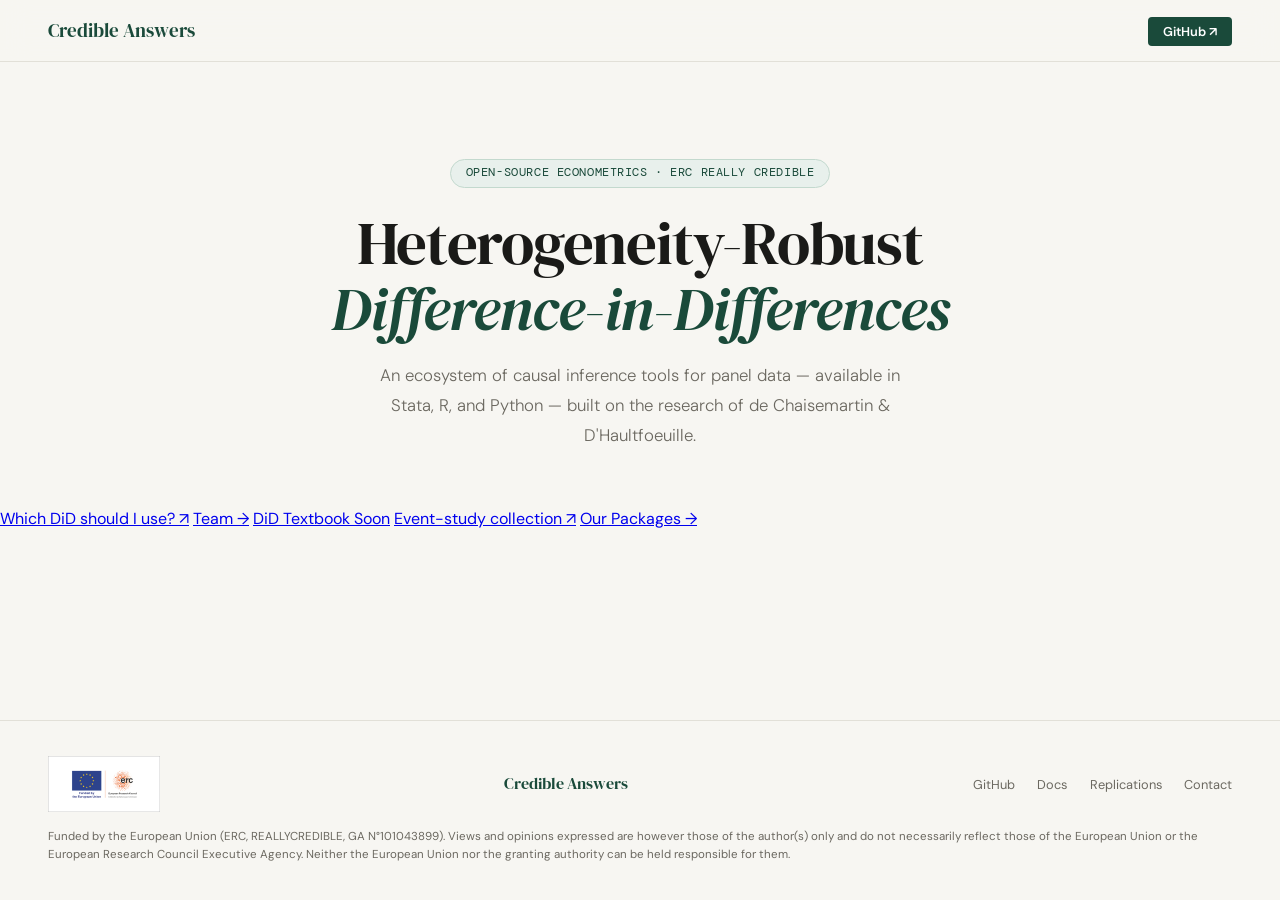
==== commit e3dbda6b: "Update index.html" ====
--- a/index.html
+++ b/index.html
@@ -9,46 +9,28 @@
 <link rel="stylesheet" href="style.css"/>
 </head>
 <body>
+<nav class="nav-home">
+  <a class="nav-logo" href="index.html">Credible Answers</a>
+  <ul class="nav-links">
+    <li><a class="btn-nav" href="https://github.com/Credible-Answers" target="_blank">GitHub ↗</a></li>
+  </ul>
+</nav>
+
 <main>
 
-  <div class="hero">
+  <div class="hero landing">
     <span class="eyebrow">Open-Source Econometrics · ERC Really Credible</span>
     <h1>Heterogeneity-Robust<br/><em>Difference-in-Differences</em></h1>
     <p>An ecosystem of causal inference tools for panel data — available in Stata, R, and Python — built on the research of de&nbsp;Chaisemartin &amp; D'Haultfoeuille.</p>
   </div>
 
-  <div class="portals">
-    <a class="portal" href="https://credible-answers.github.io/Which-Difference-in-Differences-estimator-should-I-use/" target="_blank">
-      <span class="portal-num">01</span>
-      <span class="portal-title">Which DiD should I use?</span>
-      <span class="portal-desc">Answer a few questions about your design and get the right estimator.</span>
-      <span class="portal-go">Open ↗</span>
-    </a>
-    <a class="portal" href="team.html">
-      <span class="portal-num">02</span>
-      <span class="portal-title">Team</span>
-      <span class="portal-desc">The ERC Really Credible team at Sciences Po, current predocs and alumni.</span>
-      <span class="portal-go">Meet the team →</span>
-    </a>
-    <!-- DiD Book: replace href="#" with the book URL and remove the "soon" class when it is live -->
-    <a class="portal soon" href="#" target="_blank">
-      <span class="portal-num">03</span>
-      <span class="portal-title">DiD Textbook</span>
-      <span class="portal-desc">A book on heterogeneity-robust difference-in-differences methods.</span>
-      <span class="portal-go">Coming soon</span>
-    </a>
-    <a class="portal" href="https://credible-answers.github.io/evstplot/" target="_blank">
-      <span class="portal-num">04</span>
-      <span class="portal-title">Event-study collection</span>
-      <span class="portal-desc">A collection of event-study plots from applied papers.</span>
-      <span class="portal-go">Open ↗</span>
-    </a>
-    <a class="portal" href="packages.html">
-      <span class="portal-num">05</span>
-      <span class="portal-title">Our Packages</span>
-      <span class="portal-desc">Stata, R and Python packages, install commands and GitHub repositories.</span>
-      <span class="portal-go">Explore →</span>
-    </a>
+  <div class="actions">
+    <a class="act primary" href="https://credible-answers.github.io/Which-Difference-in-Differences-estimator-should-I-use/" target="_blank">Which DiD should I use? <span class="arr">↗</span></a>
+    <a class="act internal" href="team.html">Team <span class="arr">→</span></a>
+    <!-- DiD Book: when live, set href to the book URL, remove "soon" and the tag, add target="_blank" -->
+    <a class="act soon" href="#">DiD Textbook <span class="tag">Soon</span></a>
+    <a class="act" href="https://credible-answers.github.io/evstplot/" target="_blank">Event-study collection <span class="arr">↗</span></a>
+    <a class="act internal" href="packages.html">Our Packages <span class="arr">→</span></a>
   </div>
 
 </main>
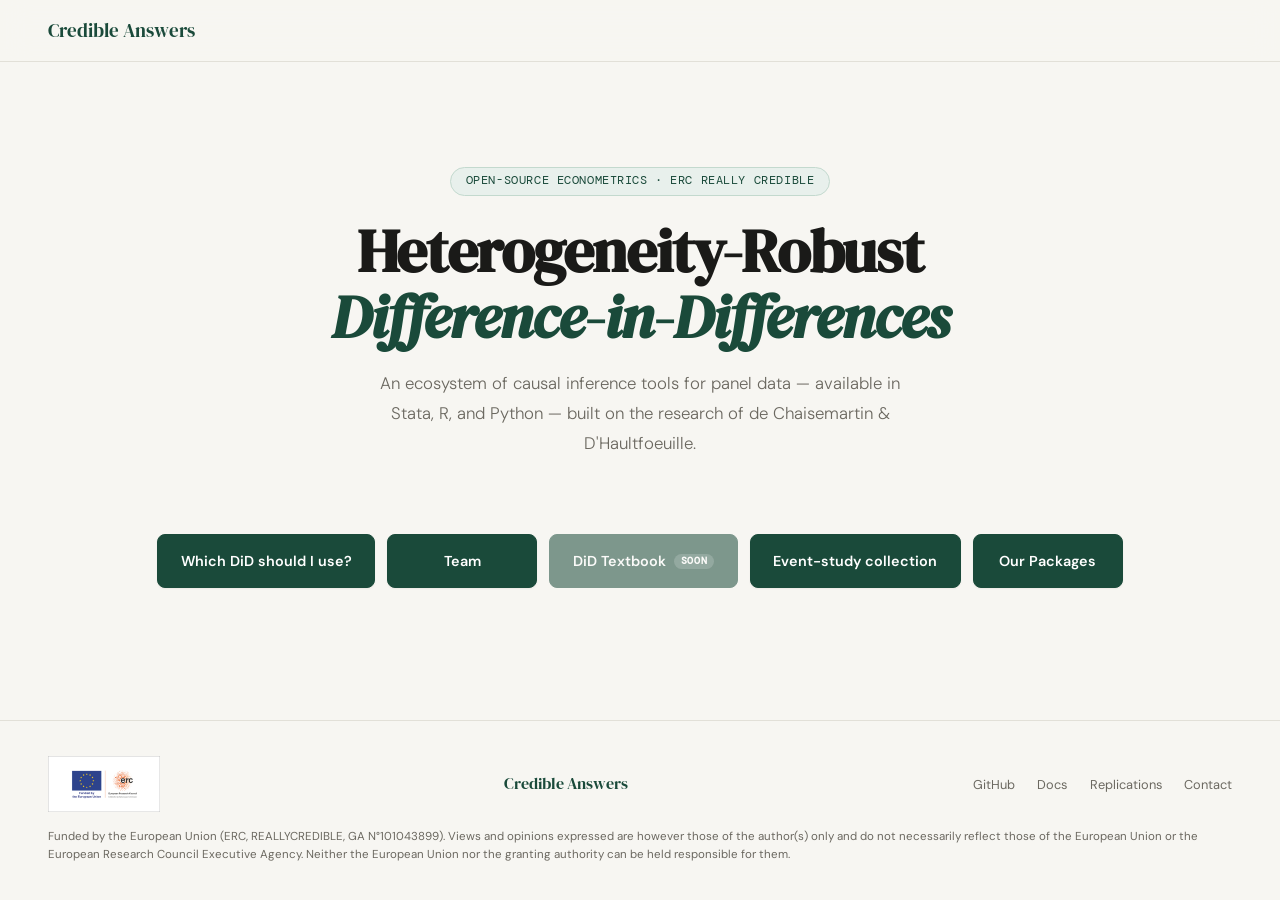
==== commit a2cd24a8: "henri and alberto added, landing and satelital pages" ====
--- a/index.html
+++ b/index.html
@@ -12,7 +12,6 @@
 <nav class="nav-home">
   <a class="nav-logo" href="index.html">Credible Answers</a>
   <ul class="nav-links">
-    <li><a class="btn-nav" href="https://github.com/Credible-Answers" target="_blank">GitHub ↗</a></li>
   </ul>
 </nav>
 
@@ -25,12 +24,12 @@
   </div>
 
   <div class="actions">
-    <a class="act primary" href="https://credible-answers.github.io/Which-Difference-in-Differences-estimator-should-I-use/" target="_blank">Which DiD should I use? <span class="arr">↗</span></a>
-    <a class="act internal" href="team.html">Team <span class="arr">→</span></a>
+    <a class="act" href="https://credible-answers.github.io/Which-Difference-in-Differences-estimator-should-I-use/" target="_blank">Which DiD should I use?</a>
+    <a class="act internal" href="team.html">Team</a>
     <!-- DiD Book: when live, set href to the book URL, remove "soon" and the tag, add target="_blank" -->
     <a class="act soon" href="#">DiD Textbook <span class="tag">Soon</span></a>
-    <a class="act" href="https://credible-answers.github.io/evstplot/" target="_blank">Event-study collection <span class="arr">↗</span></a>
-    <a class="act internal" href="packages.html">Our Packages <span class="arr">→</span></a>
+    <a class="act" href="https://credible-answers.github.io/evstplot/" target="_blank">Event-study collection</a>
+    <a class="act internal" href="packages.html">Our Packages</a>
   </div>
 
 </main>
@@ -49,4 +48,4 @@
 
 <script data-cfasync="false" src="/cdn-cgi/scripts/5c5dd728/cloudflare-static/email-decode.min.js"></script>
 </body>
-</html>
+</html>
--- a/style.css
+++ b/style.css
@@ -25,7 +25,7 @@
 .hero{max-width:860px;margin:0 auto;padding:6rem 2rem 3.5rem;text-align:center;animation:fadeUp .7s ease both}
 .hero.small{padding:4rem 2rem 1rem}
 .eyebrow{display:inline-block;font-family:var(--mono);font-size:.72rem;color:var(--accent);background:var(--accent-light);border:1px solid var(--accent-border);border-radius:100px;padding:.28rem .9rem;margin-bottom:1.4rem;letter-spacing:.05em;text-transform:uppercase}
-.hero h1{font-family:var(--serif);font-size:clamp(2.4rem,5vw,3.8rem);line-height:1.08;letter-spacing:-.02em;margin-bottom:1.2rem;font-weight:400}
+.hero h1{font-family:var(--serif);font-size:clamp(2.4rem,5vw,3.8rem);line-height:1.08;letter-spacing:-.02em;margin-bottom:1.2rem}
 .hero h1 em{font-style:italic;color:var(--accent)}
 .hero p{font-size:1.05rem;color:var(--muted);max-width:560px;margin:0 auto;font-weight:300;line-height:1.78}
 
@@ -43,12 +43,12 @@
 /* SECTIONS */
 section{max-width:1080px;margin:0 auto;padding:3rem 2rem 5rem}
 .sec-label{font-family:var(--mono);font-size:.68rem;letter-spacing:.1em;text-transform:uppercase;color:var(--muted);margin-bottom:.4rem}
-.sec-title{font-family:var(--serif);font-size:clamp(1.7rem,3vw,2.4rem);letter-spacing:-.02em;margin-bottom:.9rem;line-height:1.15;font-weight:400}
+.sec-title{font-family:var(--serif);font-size:clamp(1.7rem,3vw,2.4rem);letter-spacing:-.02em;margin-bottom:.9rem;line-height:1.15}
 .sec-sub{color:var(--muted);max-width:580px;font-weight:300;line-height:1.72;margin-bottom:2.5rem}
 .sec-head{display:flex;justify-content:space-between;align-items:flex-end;gap:1.5rem;flex-wrap:wrap;margin-bottom:2.5rem}
 .sec-head .sec-sub{margin-bottom:0}
-.btn-primary{background:var(--accent);color:#fff;padding:.65rem 1.4rem;border-radius:5px;text-decoration:none;font-weight:600;font-size:.88rem;transition:opacity .2s;white-space:nowrap}
-.btn-primary:hover{opacity:.88}
+.btn-primary{background:var(--accent);color:#fff;padding:.72rem 1.6rem;border-radius:5px;text-decoration:none;font-weight:600;font-size:.9rem;transition:opacity .2s,transform .15s;white-space:nowrap}
+.btn-primary:hover{opacity:.88;transform:translateY(-1px)}
 
 /* PACKAGES */
 .pkg-filter{display:flex;gap:.45rem;flex-wrap:wrap;margin-bottom:1.4rem}
@@ -120,3 +120,15 @@
   .hero{padding:4rem 1rem 2.5rem}
   .portals,section{padding-left:1rem;padding-right:1rem}
 }
+
+/* LANDING: top bar + polished button row */
+.nav-home{justify-content:space-between}
+.hero.landing{padding:6.5rem 2rem 2rem}
+.hero.landing p{margin:0 auto 2.75rem}
+.actions{display:flex;justify-content:center;flex-wrap:wrap;gap:.75rem;max-width:1160px;margin:0 auto;padding:0 2rem 7rem;animation:fadeUp .7s .1s ease both}
+.act{display:flex;align-items:center;justify-content:center;gap:.5rem;min-height:54px;min-width:150px;padding:.8rem 1.4rem;border-radius:8px;border:1px solid var(--accent);background:var(--accent);color:#fff;text-decoration:none;font-weight:600;font-size:.9rem;line-height:1.25;text-align:center;white-space:nowrap;box-shadow:0 1px 2px rgba(26,26,24,.06);transition:background .2s,box-shadow .2s,transform .15s}
+.act:hover{background:#143a2e;box-shadow:0 8px 20px -10px rgba(26,74,58,.6);transform:translateY(-2px)}
+.act.soon{opacity:.55;box-shadow:none;pointer-events:none}
+.act .tag{font-family:var(--mono);font-size:.6rem;letter-spacing:.06em;text-transform:uppercase;background:rgba(255,255,255,.18);color:#fff;padding:.12rem .45rem;border-radius:100px}
+@media(max-width:1100px){.actions{display:grid;grid-template-columns:repeat(2,minmax(0,1fr));max-width:620px}.actions .act:first-child{grid-column:1/-1}}
+@media(max-width:480px){.actions{grid-template-columns:1fr;padding:0 1rem 5rem}}
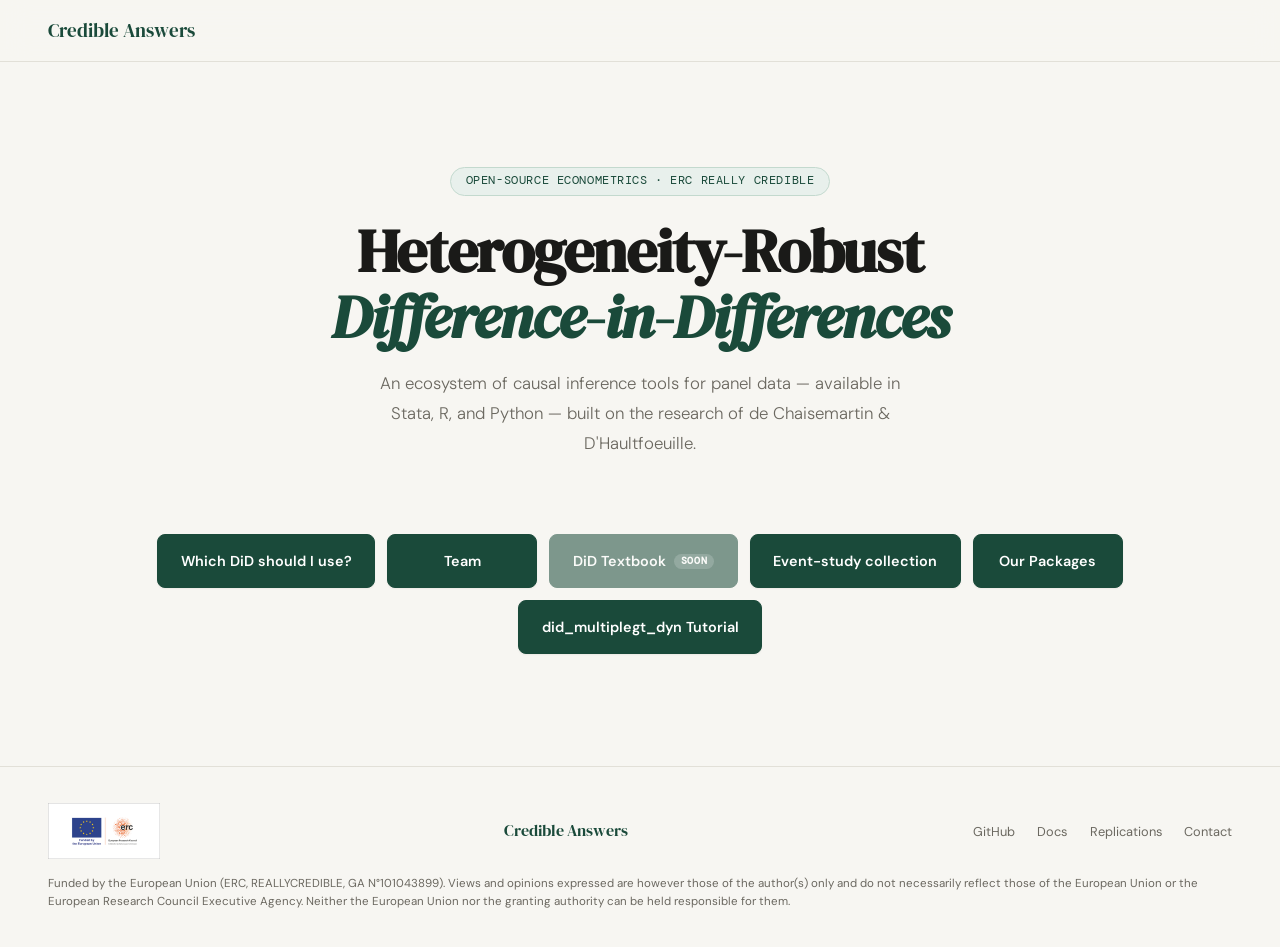
==== commit 1ce75333: "Update index.html" ====
--- a/index.html
+++ b/index.html
@@ -30,6 +30,7 @@
     <a class="act soon" href="#">DiD Textbook <span class="tag">Soon</span></a>
     <a class="act" href="https://credible-answers.github.io/evstplot/" target="_blank">Event-study collection</a>
     <a class="act internal" href="packages.html">Our Packages</a>
+    <a class="act" href="https://credible-answers.github.io/did_multiplegt_dyn_tutorial/" target="_blank">did_multiplegt_dyn Tutorial</a>
   </div>
 
 </main>
@@ -48,4 +49,4 @@
 
 <script data-cfasync="false" src="/cdn-cgi/scripts/5c5dd728/cloudflare-static/email-decode.min.js"></script>
 </body>
-</html>+</html>
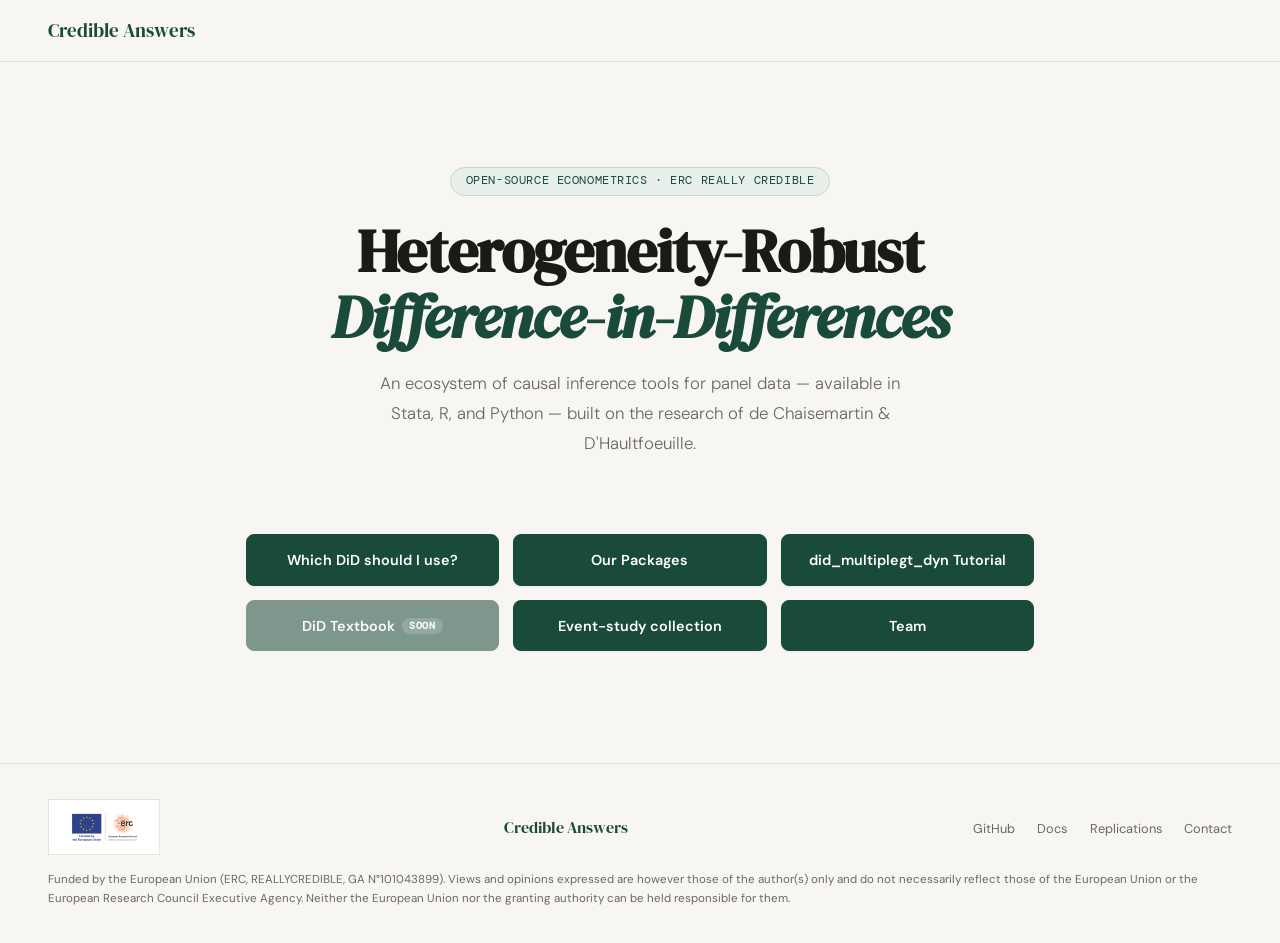
==== commit 79c6b40a: "order fixed" ====
--- a/index.html
+++ b/index.html
@@ -7,6 +7,13 @@
 <link rel="preconnect" href="https://fonts.googleapis.com"/>
 <link href="https://fonts.googleapis.com/css2?family=DM+Serif+Display:ital@0;1&family=DM+Mono:wght@400;500&family=DM+Sans:opsz,wght@9..40,300;9..40,400;9..40,500;9..40,600&display=swap" rel="stylesheet"/>
 <link rel="stylesheet" href="style.css"/>
+<style>
+/* Landing buttons: 3 + 3 grid, equal widths */
+.actions{display:grid;grid-template-columns:repeat(3,minmax(0,1fr));gap:.9rem;max-width:820px;margin-left:auto;margin-right:auto;padding-left:1rem;padding-right:1rem}
+.actions .act{display:flex;align-items:center;justify-content:center;gap:.4rem;text-align:center;width:100%;min-height:3.2rem}
+@media(max-width:720px){.actions{grid-template-columns:repeat(2,minmax(0,1fr))}}
+@media(max-width:440px){.actions{grid-template-columns:1fr}}
+</style>
 </head>
 <body>
 <nav class="nav-home">
@@ -25,12 +32,12 @@
 
   <div class="actions">
     <a class="act" href="https://credible-answers.github.io/Which-Difference-in-Differences-estimator-should-I-use/" target="_blank">Which DiD should I use?</a>
-    <a class="act internal" href="team.html">Team</a>
+    <a class="act internal" href="packages.html">Our Packages</a>
+    <a class="act" href="https://credible-answers.github.io/did_multiplegt_dyn_tutorial/" target="_blank">did_multiplegt_dyn Tutorial</a>
     <!-- DiD Book: when live, set href to the book URL, remove "soon" and the tag, add target="_blank" -->
     <a class="act soon" href="#">DiD Textbook <span class="tag">Soon</span></a>
     <a class="act" href="https://credible-answers.github.io/evstplot/" target="_blank">Event-study collection</a>
-    <a class="act internal" href="packages.html">Our Packages</a>
-    <a class="act" href="https://credible-answers.github.io/did_multiplegt_dyn_tutorial/" target="_blank">did_multiplegt_dyn Tutorial</a>
+    <a class="act internal" href="team.html">Team</a>
   </div>
 
 </main>
@@ -49,4 +56,4 @@
 
 <script data-cfasync="false" src="/cdn-cgi/scripts/5c5dd728/cloudflare-static/email-decode.min.js"></script>
 </body>
-</html>
+</html>
